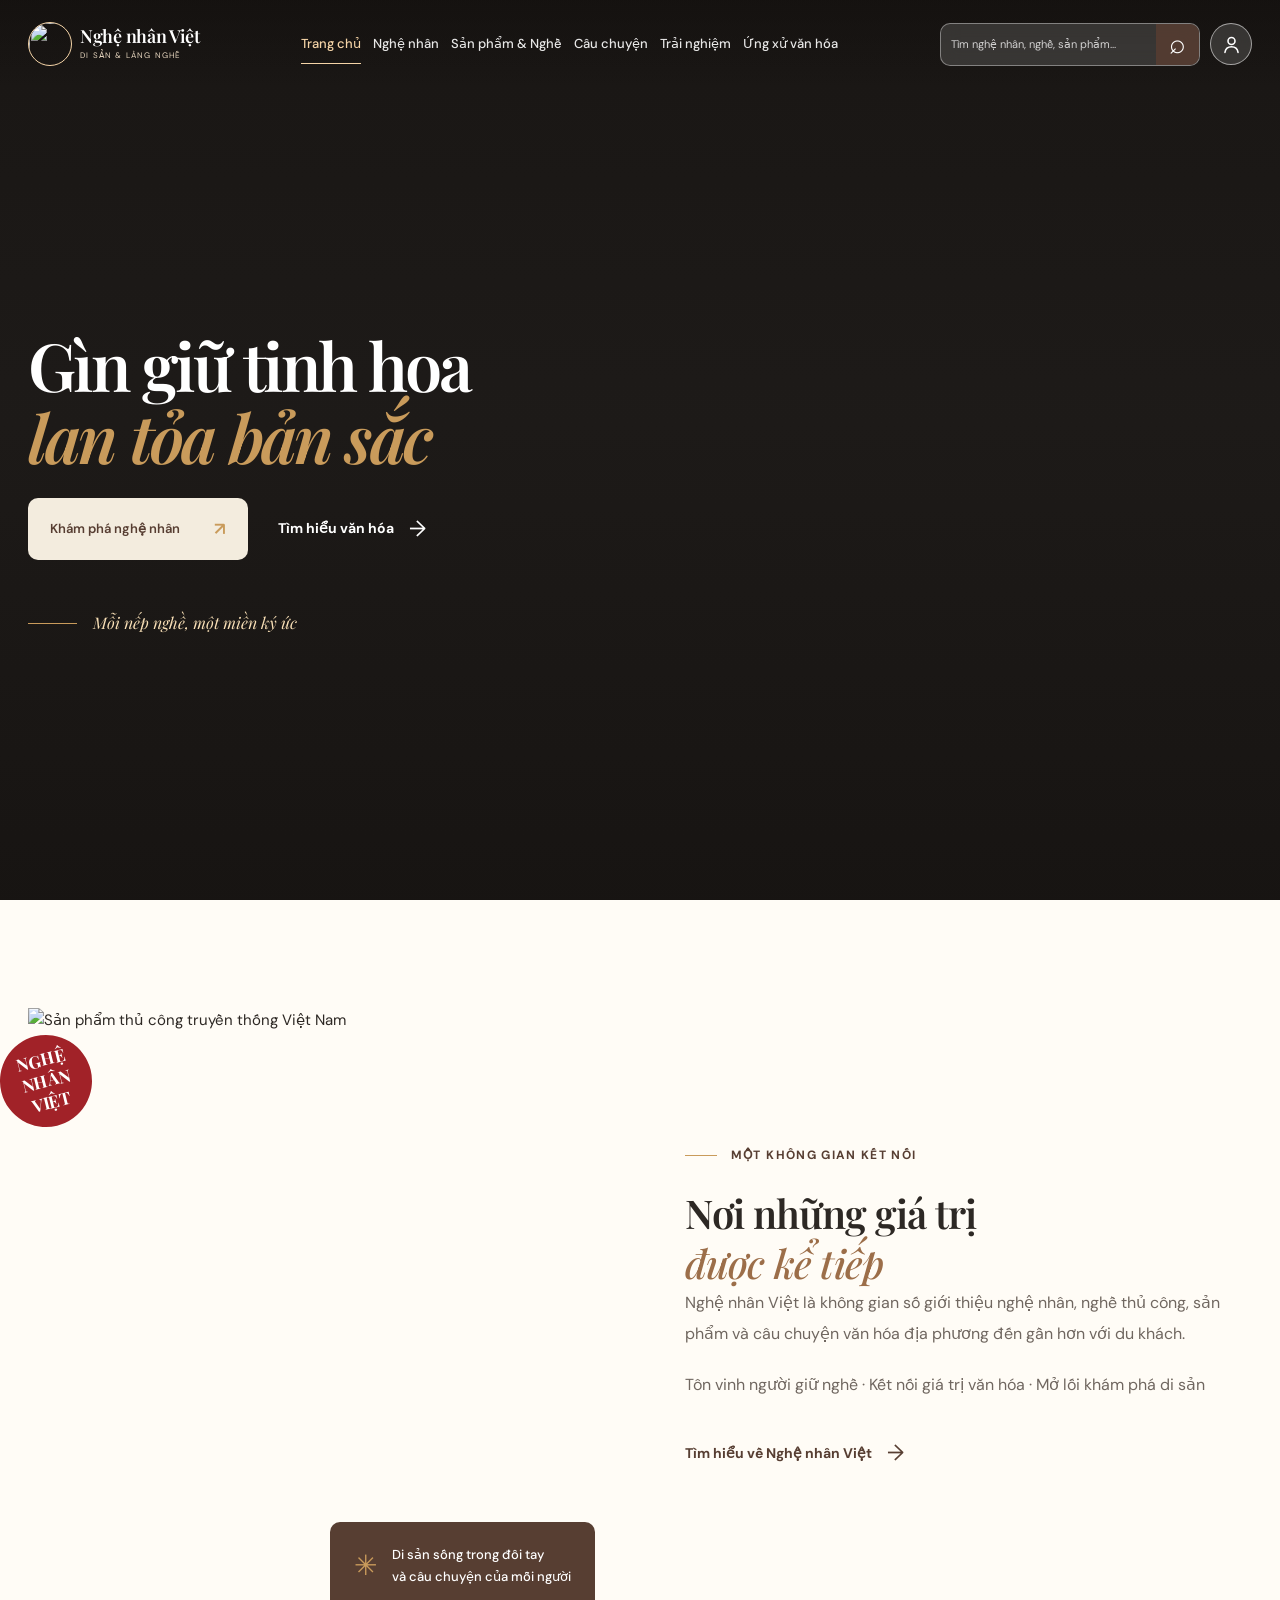
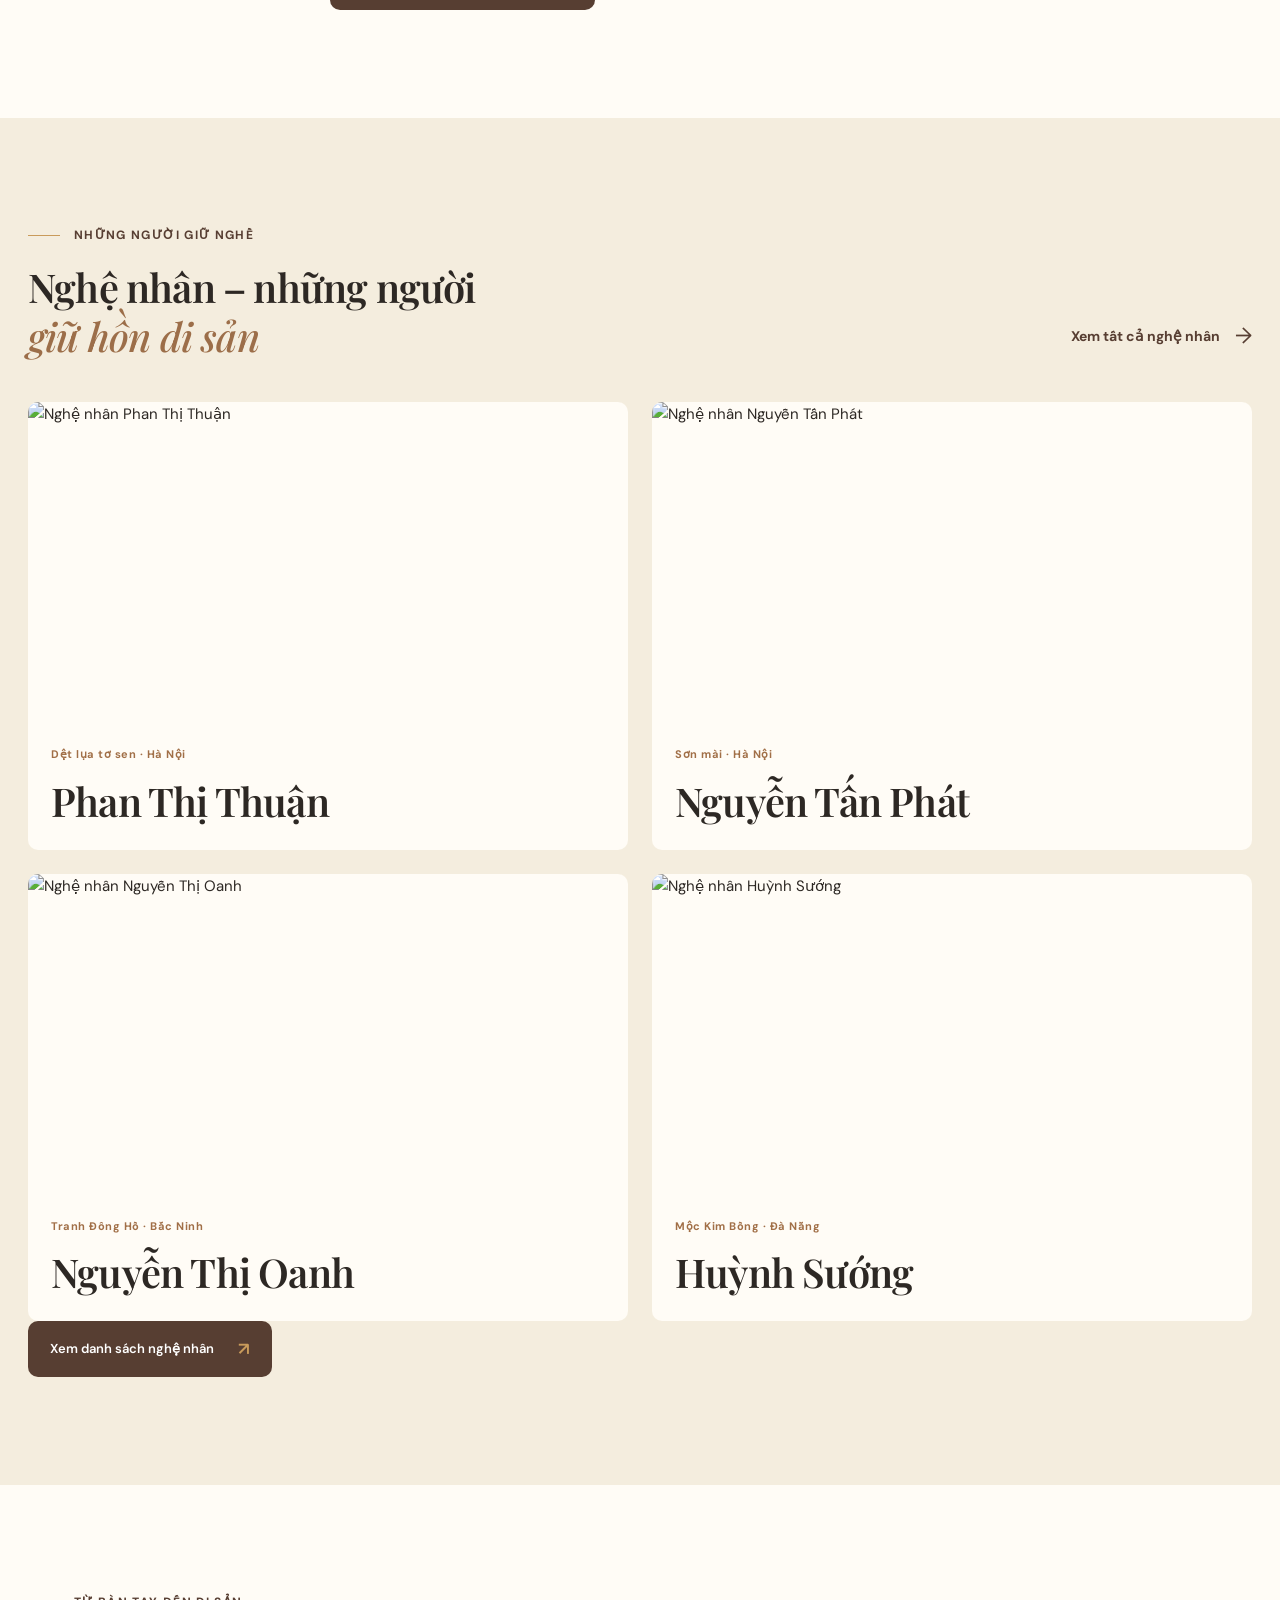
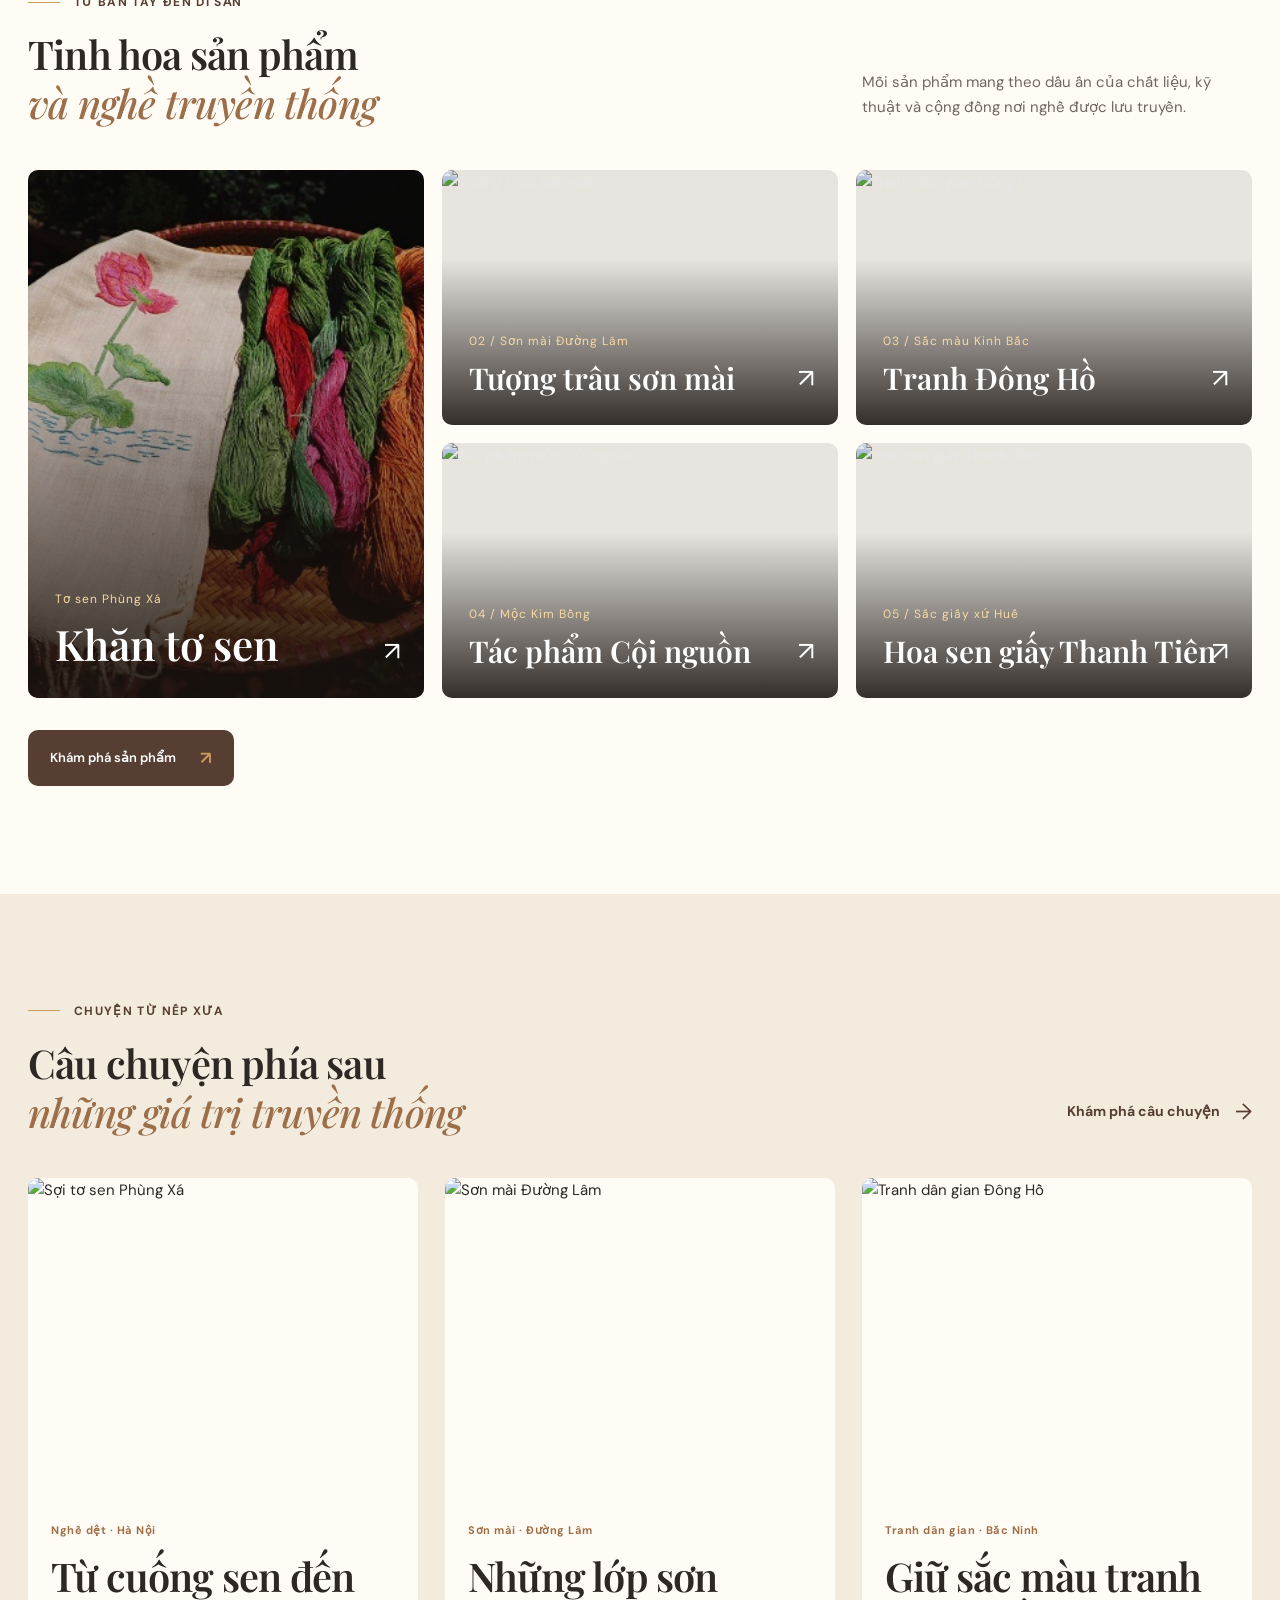
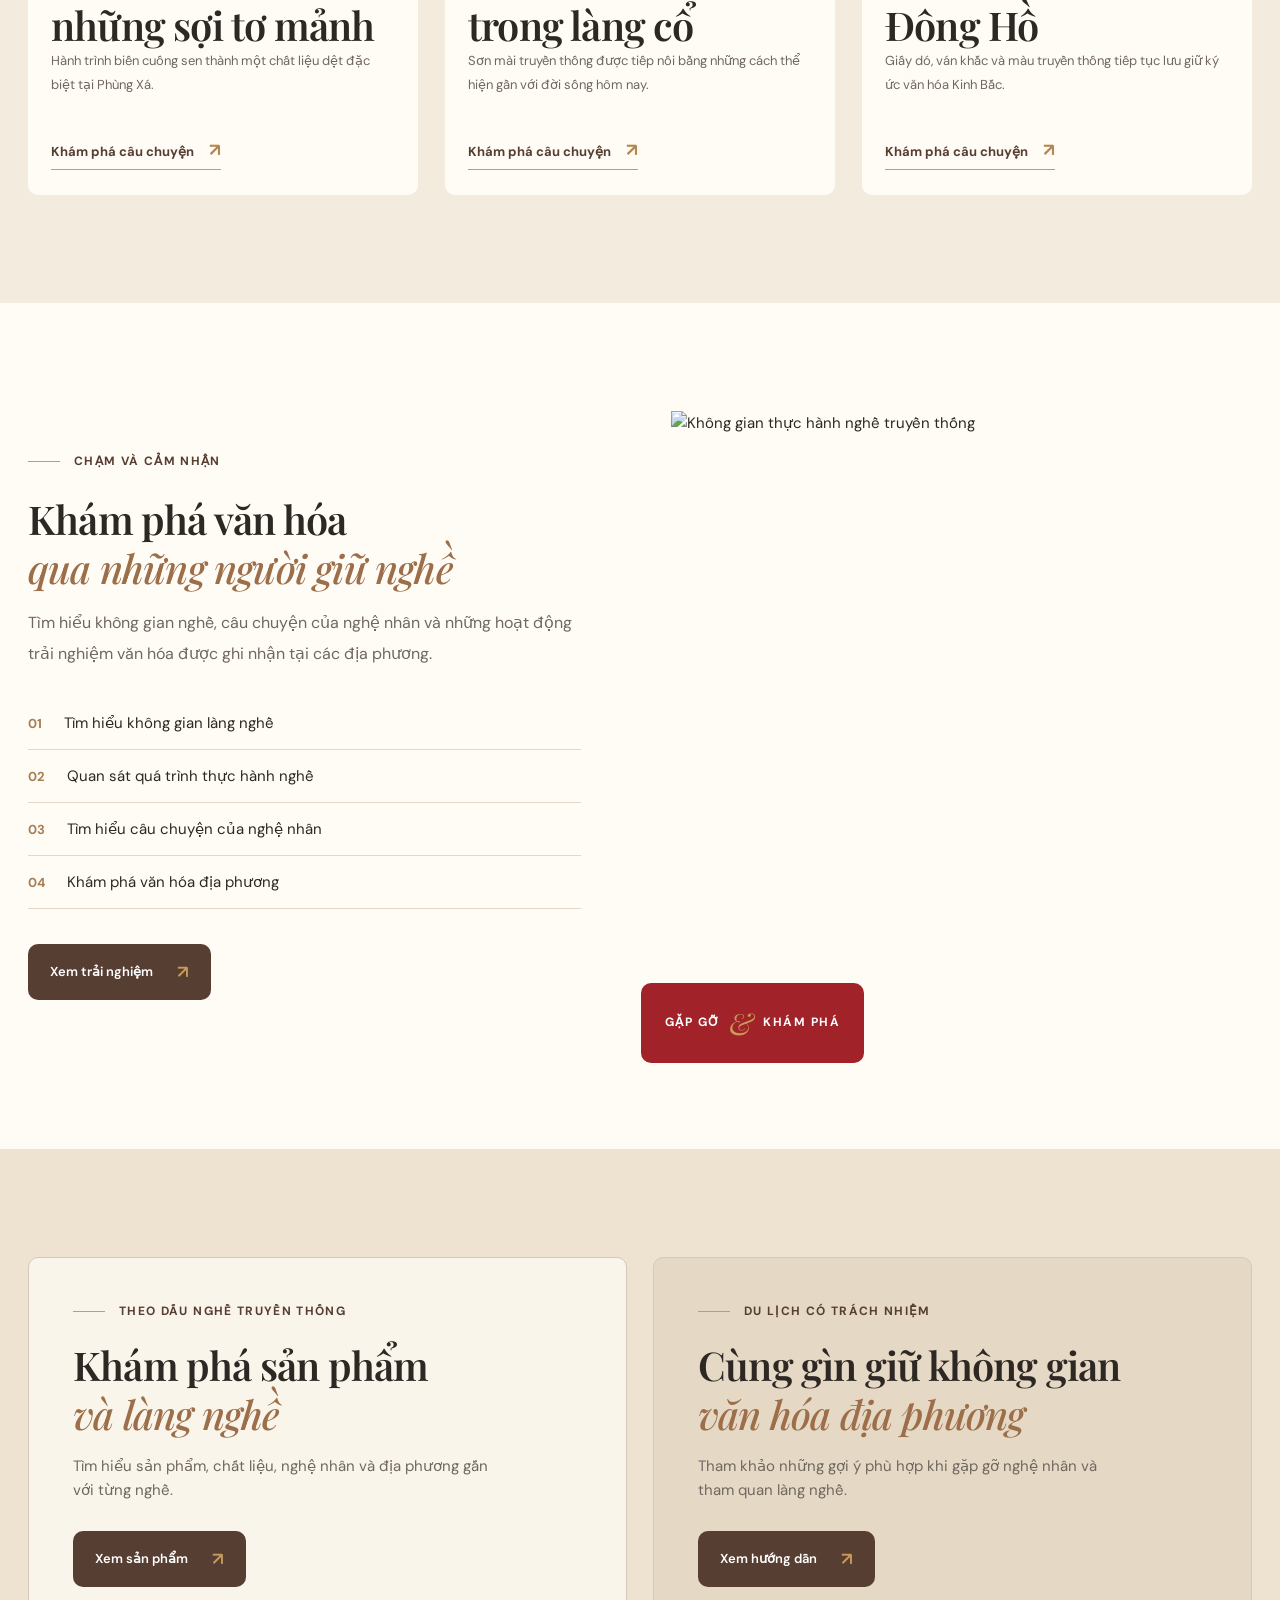
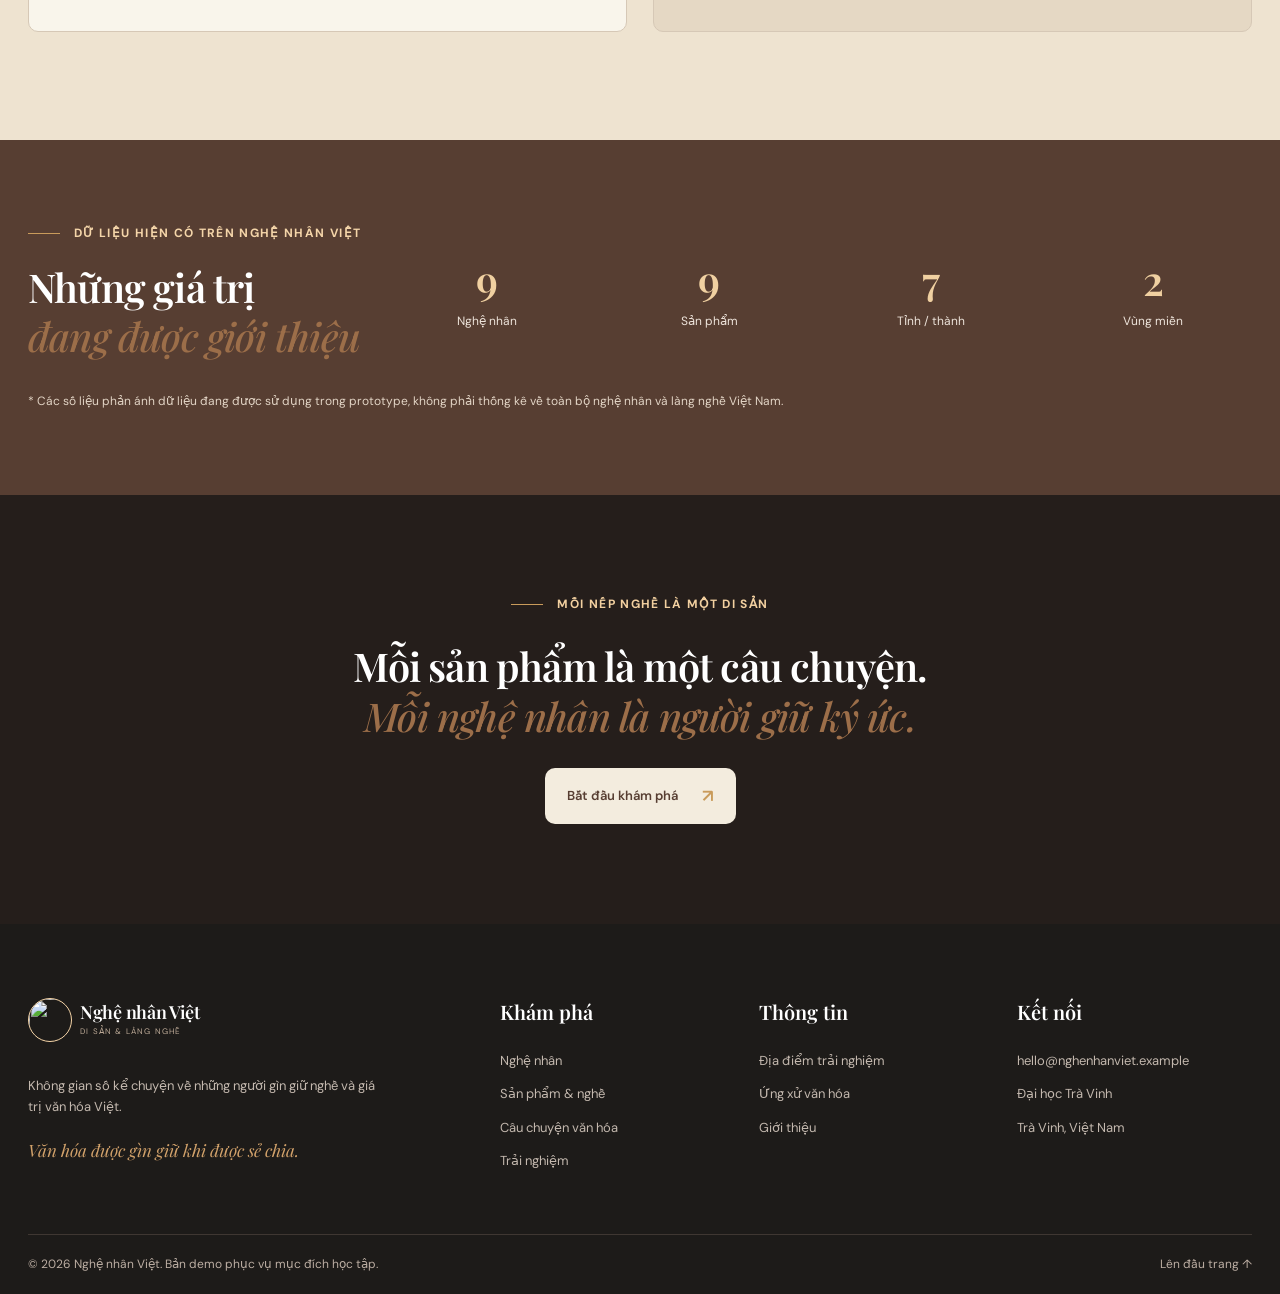
==== index.html @ 9911a6ad "first commi" ====
<!doctype html>
<html lang="vi">

<head>
    <meta charset="utf-8">

    <meta
        name="viewport"
        content="width=device-width, initial-scale=1"
    >

    <meta
        name="description"
        content="Nghệ nhân Việt giới thiệu nghệ nhân, nghề thủ công, sản phẩm và giá trị văn hóa Việt Nam."
    >

    <meta
        name="theme-color"
        content="#f5efe3"
    >

    <title>Trang chủ | Nghệ nhân Việt</title>

    <link
        rel="preconnect"
        href="https://fonts.googleapis.com"
    >

    <link
        rel="preconnect"
        href="https://fonts.gstatic.com"
        crossorigin
    >

    <link
        href="https://fonts.googleapis.com/css2?family=DM+Sans:wght@400;500;600;700&amp;family=Playfair+Display:wght@500;600;700&amp;display=swap"
        rel="stylesheet"
    >

    <link
        rel="stylesheet"
        href="./css/styleindex.css"
    >

    <script
        src="./js/script.js"
        defer
    ></script>

    <script
        src="./js/search.js"
        defer
    ></script>
</head>


<body>

<a class="skip-link" href="#main">
    Bỏ qua điều hướng
</a>


<!-- =========================
     HEADER
========================== -->

<header class="site-header" id="top">

    <div class="container header-inner">

        <a
            class="brand"
            href="./index.html"
            aria-label="Nghệ nhân Việt - Trang chủ"
        >

            <img
                class="brand-mark-image"
                src="./images/logo-nghe-nhan.jpg"
                alt=""
                aria-hidden="true"
            >

            <span class="brand-copy">

                <strong>
                    Nghệ nhân Việt
                </strong>

                <small>
                    Di sản &amp; làng nghề
                </small>

            </span>

        </a>


        <button
            class="menu-toggle"
            type="button"
            aria-label="Mở menu"
            aria-expanded="false"
            aria-controls="primary-nav"
        >
            <span></span>
            <span></span>
            <span></span>
        </button>


        <nav
            class="primary-nav"
            id="primary-nav"
            aria-label="Điều hướng chính"
        >

            <a
                class="nav-link active"
                href="./index.html"
                aria-current="page"
            >
                Trang chủ
            </a>

            <a
                class="nav-link"
                href="./html/nghe-nhan.html"
            >
                Nghệ nhân
            </a>

            <a
                class="nav-link"
                href="./html/san-pham.html"
            >
                Sản phẩm &amp; Nghề
            </a>

            <a
                class="nav-link"
                href="./html/cau-chuyen-van-hoa.html"
            >
                Câu chuyện
            </a>

            <a
                class="nav-link"
                href="./html/trai-nghiem.html"
            >
                Trải nghiệm
            </a>

            <a
                class="nav-link"
                href="./html/huong-dan-van-hoa.html"
            >
                Ứng xử văn hóa
            </a>

        </nav>


        <div class="header-search-wrap">

            <form
                class="header-search"
                action="./html/tim-kiem.html"
                method="get"
                role="search"
            >

                <label
                    class="visually-hidden"
                    for="header-q"
                >
                    Tìm nội dung
                </label>

                <input
                    id="header-q"
                    name="q"
                    type="search"
                    placeholder="Tìm nghệ nhân, nghề, sản phẩm..."
                >

                <button
                    type="submit"
                    aria-label="Tìm kiếm"
                >
                    ⌕
                </button>

            </form>

        </div>


        <div class="header-account">

            <a
                class="header-me"
                href="./html/toi.html"
                aria-label="Tôi"
                title="Tôi"
            >
                <svg
                    viewBox="0 0 24 24"
                    width="21"
                    height="21"
                    aria-hidden="true"
                >
                    <circle
                        cx="12"
                        cy="8"
                        r="4"
                        fill="none"
                        stroke="currentColor"
                        stroke-width="1.8"
                    ></circle>

                    <path
                        d="M4.5 21c.7-4.3 3.2-6.5 7.5-6.5s6.8 2.2 7.5 6.5"
                        fill="none"
                        stroke="currentColor"
                        stroke-width="1.8"
                        stroke-linecap="round"
                    ></path>
                </svg>

                <span
                    class="me-badge"
                    id="me-badge"
                    hidden
                ></span>
            </a>

        </div>

    </div>

</header>


<!-- =========================
     MAIN
========================== -->

<main id="main">

<!-- HERO -->

<section
    class="hero"
    aria-labelledby="hero-title"
>

    <video
        class="hero-video"
        autoplay
        muted
        loop
        playsinline
        poster="./images/hero-ceramics.jpg"
    >
        <!-- Thay đường dẫn file video (.mp4 / .webm) của bạn vào đây -->
        <source src="./images/hoa.mp4" type="video/mp4">
    </video>

    <div class="hero-shade"></div>
    <div class="container hero-content">

        <h1 id="hero-title">
            Gìn giữ tinh hoa<br>
            <em>lan tỏa bản sắc</em>
        </h1>


        <div class="hero-actions">

            <a
                class="button button-light"
                href="./html/nghe-nhan.html"
            >
                Khám phá nghệ nhân
                <span>↗</span>
            </a>

            <a
                class="text-link light-link"
                href="./html/cau-chuyen-van-hoa.html"
            >
                Tìm hiểu văn hóa
                <span>→</span>
            </a>

        </div>


        <div class="hero-note">

            <span class="note-line"></span>

            <span>
                Mỗi nếp nghề, một miền ký ức
            </span>

        </div>

    </div>

</section>


<!-- =========================
     GIỚI THIỆU
========================== -->

<section
    class="intro section-pad"
    id="about"
>

    <div class="container intro-grid reveal">


        <div class="intro-visual">

            <img
                src="./images/products/khan-to-sen/cover.webp"
                alt="Sản phẩm thủ công truyền thống Việt Nam"
                loading="lazy"
            >

            <div class="image-caption">

                <span class="caption-symbol">
                    ✳
                </span>

                <span>
                    Di sản sống trong đôi tay<br>
                    và câu chuyện của mỗi người
                </span>

            </div>


            <span class="intro-stamp">
                NGHỆ<br>
                NHÂN<br>
                VIỆT
            </span>

        </div>


        <div class="intro-copy">

            <p class="eyebrow">
                <span></span>
                Một không gian kết nối
            </p>

            <h2>
                Nơi những giá trị<br>
                <em>được kể tiếp</em>
            </h2>

            <p>
                Nghệ nhân Việt là không gian số giới thiệu
                nghệ nhân, nghề thủ công, sản phẩm và
                câu chuyện văn hóa địa phương đến gần hơn
                với du khách.
            </p>

            <p class="intro-small">
                Tôn vinh người giữ nghề ·
                Kết nối giá trị văn hóa ·
                Mở lối khám phá di sản
            </p>

            <a
                class="text-link"
                href="./html/huong-dan-van-hoa.html"
            >
                Tìm hiểu về Nghệ nhân Việt
                <span>→</span>
            </a>

        </div>

    </div>

</section>


<!-- =========================
     NGHỆ NHÂN NỔI BẬT
========================== -->

<section
    class="artists section-pad"
    id="artists"
>

    <div class="container">


        <div class="section-heading reveal">

            <div>

                <p class="eyebrow">
                    <span></span>
                    Những người giữ nghề
                </p>

                <h2>
                    Nghệ nhân – những người<br>
                    <em>giữ hồn di sản</em>
                </h2>

            </div>


            <a
                class="text-link heading-link"
                href="./html/nghe-nhan.html"
            >
                Xem tất cả nghệ nhân
                <span>→</span>
            </a>

        </div>


        <div class="artist-grid">


            <!-- PHAN THỊ THUẬN -->

            <article class="content-card reveal">

                <a
                    class="content-card-image"
                    href="./html/chi-tiet-nghe-nhan.html?id=1"
                >

                    <img
                        src="./images/artisans/phan-thi-thuan/portrait.webp"
                        alt="Nghệ nhân Phan Thị Thuận"
                        loading="lazy"
                    >

                </a>

                <div class="content-card-body">

                    <p class="card-kicker">
                        Dệt lụa tơ sen · Hà Nội
                    </p>

                    <h2>
                        <a href="./html/chi-tiet-nghe-nhan.html?id=1">
                            Phan Thị Thuận
                        </a>
                    </h2>

                </div>

            </article>


            <!-- NGUYỄN TẤN PHÁT -->

            <article class="content-card reveal">

                <a
                    class="content-card-image"
                    href="./html/chi-tiet-nghe-nhan.html?id=2"
                >

                    <img
                        src="./images/artisans/nguyen-tan-phat/portrait.webp"
                        alt="Nghệ nhân Nguyễn Tấn Phát"
                        loading="lazy"
                    >

                </a>

                <div class="content-card-body">

                    <p class="card-kicker">
                        Sơn mài · Hà Nội
                    </p>

                    <h2>
                        <a href="./html/chi-tiet-nghe-nhan.html?id=2">
                            Nguyễn Tấn Phát
                        </a>
                    </h2>

                </div>

            </article>


            <!-- NGUYỄN THỊ OANH -->

            <article class="content-card reveal">

                <a
                    class="content-card-image"
                    href="./html/chi-tiet-nghe-nhan.html?id=3"
                >

                    <img
                        src="./images/artisans/nguyen-thi-oanh/portrait.webp"
                        alt="Nghệ nhân Nguyễn Thị Oanh"
                        loading="lazy"
                    >

                </a>

                <div class="content-card-body">

                    <p class="card-kicker">
                        Tranh Đông Hồ · Bắc Ninh
                    </p>

                    <h2>
                        <a href="./html/chi-tiet-nghe-nhan.html?id=3">
                            Nguyễn Thị Oanh
                        </a>
                    </h2>

                </div>

            </article>


            <!-- HUỲNH SƯỚNG -->

            <article class="content-card reveal">

                <a
                    class="content-card-image"
                    href="./html/chi-tiet-nghe-nhan.html?id=4"
                >

                    <img
                        src="./images/artisans/huynh-suong/portrait.webp"
                        alt="Nghệ nhân Huỳnh Sướng"
                        loading="lazy"
                    >

                </a>

                <div class="content-card-body">

                    <p class="card-kicker">
                        Mộc Kim Bồng · Đà Nẵng
                    </p>

                    <h2>
                        <a href="./html/chi-tiet-nghe-nhan.html?id=4">
                            Huỳnh Sướng
                        </a>
                    </h2>

                </div>

            </article>

        </div>

        <a
            class="button button-dark"
            href="./html/nghe-nhan.html"
        >
            Xem danh sách nghệ nhân
            <span>↗</span>
        </a>

    </div>

</section>


<!-- =========================
     SẢN PHẨM & NGHỀ
========================== -->

<section
    class="crafts section-pad"
    id="crafts"
>

    <div class="container">


        <div class="section-heading reveal">

            <div>

                <p class="eyebrow">
                    <span></span>
                    Từ bàn tay đến di sản
                </p>

                <h2>
                    Tinh hoa sản phẩm<br>
                    <em>và nghề truyền thống</em>
                </h2>

            </div>

            <p class="heading-description">
                Mỗi sản phẩm mang theo dấu ấn của chất liệu,
                kỹ thuật và cộng đồng nơi nghề được lưu truyền.
            </p>

        </div>


        <div class="craft-grid">


            <!-- TƠ SEN -->

            <a
                class="craft-card craft-large reveal"
                href="./html/chi-tiet-san-pham.html?id=1"
            >

                <img
                    src="./images/tosen.jpg"
                    alt="Khăn dệt từ tơ sen"
                    loading="lazy"
                >

                <span class="craft-overlay"></span>

                <span class="craft-meta">
                    Tơ sen Phùng Xá
                </span>

                <span class="craft-title">
                    Khăn tơ sen
                </span>

                <span class="craft-arrow">
                    ↗
                </span>

            </a>


            <!-- SƠN MÀI -->

            <a
                class="craft-card reveal"
                href="./html/chi-tiet-san-pham.html?id=2"
            >

                <img
                    src="./images/products/tuong-trau-son-mai/cover.webp"
                    alt="Tượng trâu sơn mài"
                    loading="lazy"
                >

                <span class="craft-overlay"></span>

                <span class="craft-meta">
                    02 / Sơn mài Đường Lâm
                </span>

                <span class="craft-title">
                    Tượng trâu sơn mài
                </span>

                <span class="craft-arrow">
                    ↗
                </span>

            </a>


            <!-- ĐÔNG HỒ -->

            <a
                class="craft-card reveal"
                href="./html/chi-tiet-san-pham.html?id=3"
            >

                <img
                    src="./images/products/tranh-dong-ho/cover.webp"
                    alt="Tranh dân gian Đông Hồ"
                    loading="lazy"
                >

                <span class="craft-overlay"></span>

                <span class="craft-meta">
                    03 / Sắc màu Kinh Bắc
                </span>

                <span class="craft-title">
                    Tranh Đông Hồ
                </span>

                <span class="craft-arrow">
                    ↗
                </span>

            </a>


            <!-- MỘC KIM BỒNG -->

            <a
                class="craft-card reveal"
                href="./html/chi-tiet-san-pham.html?id=4"
            >

                <img
                    src="./images/products/coi-nguon-huynh-suong/cover.webp"
                    alt="Tác phẩm mộc Cội nguồn"
                    loading="lazy"
                >

                <span class="craft-overlay"></span>

                <span class="craft-meta">
                    04 / Mộc Kim Bồng
                </span>

                <span class="craft-title">
                    Tác phẩm Cội nguồn
                </span>

                <span class="craft-arrow">
                    ↗
                </span>

            </a>


            <!-- HOA GIẤY -->

            <a
                class="craft-card reveal"
                href="./html/chi-tiet-san-pham.html?id=5"
            >

                <img
                    src="./images/products/hoa-sen-giay-thanh-tien/cover.webp"
                    alt="Hoa sen giấy Thanh Tiên"
                    loading="lazy"
                >

                <span class="craft-overlay"></span>

                <span class="craft-meta">
                    05 / Sắc giấy xứ Huế
                </span>

                <span class="craft-title">
                    Hoa sen giấy Thanh Tiên
                </span>

                <span class="craft-arrow">
                    ↗
                </span>

            </a>

        </div>


        <a
            class="button button-dark section-button"
            href="./html/san-pham.html"
        >
            Khám phá sản phẩm
            <span>↗</span>
        </a>

    </div>

</section>


<!-- =========================
     CÂU CHUYỆN
========================== -->

<section
    class="stories section-pad"
    id="stories"
>

    <div class="container">


        <div class="section-heading reveal">

            <div>

                <p class="eyebrow">
                    <span></span>
                    Chuyện từ nếp xưa
                </p>

                <h2>
                    Câu chuyện phía sau<br>
                    <em>những giá trị truyền thống</em>
                </h2>

            </div>


            <a
                class="text-link heading-link"
                href="./html/cau-chuyen-van-hoa.html"
            >
                Khám phá câu chuyện
                <span>→</span>
            </a>

        </div>


        <div class="story-grid">


            <article class="content-card reveal">

                <a
                    class="content-card-image"
                    href="./html/cau-chuyen-van-hoa.html"
                >

                    <img
                        src="./images/products/khan-to-sen/cover.webp"
                        alt="Sợi tơ sen Phùng Xá"
                        loading="lazy"
                    >

                </a>

                <div class="content-card-body">

                    <p class="card-kicker">
                        Nghề dệt · Hà Nội
                    </p>

                    <h2>
                        <a href="./html/cau-chuyen-van-hoa.html">
                            Từ cuống sen đến những sợi tơ mảnh
                        </a>
                    </h2>

                    <p>
                        Hành trình biến cuống sen thành
                        một chất liệu dệt đặc biệt tại Phùng Xá.
                    </p>

                    <a
                        class="card-link"
                        href="./html/cau-chuyen-van-hoa.html"
                    >
                        Khám phá câu chuyện
                        <span>↗</span>
                    </a>

                </div>

            </article>


            <article class="content-card reveal">

                <a
                    class="content-card-image"
                    href="./html/cau-chuyen-van-hoa.html"
                >

                    <img
                        src="./images/products/tuong-trau-son-mai/cover.webp"
                        alt="Sơn mài Đường Lâm"
                        loading="lazy"
                    >

                </a>

                <div class="content-card-body">

                    <p class="card-kicker">
                        Sơn mài · Đường Lâm
                    </p>

                    <h2>
                        <a href="./html/cau-chuyen-van-hoa.html">
                            Những lớp sơn trong làng cổ
                        </a>
                    </h2>

                    <p>
                        Sơn mài truyền thống được tiếp nối
                        bằng những cách thể hiện gần với đời sống hôm nay.
                    </p>

                    <a
                        class="card-link"
                        href="./html/cau-chuyen-van-hoa.html"
                    >
                        Khám phá câu chuyện
                        <span>↗</span>
                    </a>

                </div>

            </article>


            <article class="content-card reveal">

                <a
                    class="content-card-image"
                    href="./html/cau-chuyen-van-hoa.html"
                >

                    <img
                        src="./images/products/tranh-dong-ho/cover.webp"
                        alt="Tranh dân gian Đông Hồ"
                        loading="lazy"
                    >

                </a>

                <div class="content-card-body">

                    <p class="card-kicker">
                        Tranh dân gian · Bắc Ninh
                    </p>

                    <h2>
                        <a href="./html/cau-chuyen-van-hoa.html">
                            Giữ sắc màu tranh Đông Hồ
                        </a>
                    </h2>

                    <p>
                        Giấy dó, ván khắc và màu truyền thống
                        tiếp tục lưu giữ ký ức văn hóa Kinh Bắc.
                    </p>

                    <a
                        class="card-link"
                        href="./html/cau-chuyen-van-hoa.html"
                    >
                        Khám phá câu chuyện
                        <span>↗</span>
                    </a>

                </div>

            </article>

        </div>

    </div>

</section>


<!-- =========================
     TRẢI NGHIỆM
========================== -->

<section
    class="experiences section-pad"
    id="experiences"
>

    <div class="container experience-grid reveal">


        <div class="experience-copy">

            <p class="eyebrow">
                <span></span>
                Chạm và cảm nhận
            </p>

            <h2>
                Khám phá văn hóa<br>
                <em>qua những người giữ nghề</em>
            </h2>

            <p>
                Tìm hiểu không gian nghề, câu chuyện của nghệ nhân
                và những hoạt động trải nghiệm văn hóa được
                ghi nhận tại các địa phương.
            </p>


            <ul class="experience-list">

                <li>
                    <span>01</span>
                    Tìm hiểu không gian làng nghề
                </li>

                <li>
                    <span>02</span>
                    Quan sát quá trình thực hành nghề
                </li>

                <li>
                    <span>03</span>
                    Tìm hiểu câu chuyện của nghệ nhân
                </li>

                <li>
                    <span>04</span>
                    Khám phá văn hóa địa phương
                </li>

            </ul>


            <a
                class="button button-dark"
                href="./html/trai-nghiem.html"
            >
                Xem trải nghiệm
                <span>↗</span>
            </a>

        </div>


        <div class="experience-visual">

            <img
                src="./images/artisans/nguyen-tan-phat/portrait.webp"
                alt="Không gian thực hành nghề truyền thống"
                loading="lazy"
            >

            <div class="experience-badge">

                <span>
                    GẶP GỠ
                </span>

                <strong>
                    &amp;
                </strong>

                <span>
                    KHÁM PHÁ
                </span>

            </div>

        </div>

    </div>

</section>


<!-- =========================
     KHÁM PHÁ THÊM
========================== -->

<section class="feature-section section-pad">

    <div class="container feature-grid">


        <article class="feature-panel reveal">

            <div>

                <p class="eyebrow">
                    <span></span>
                    Theo dấu nghề truyền thống
                </p>

                <h2>
                    Khám phá sản phẩm<br>
                    <em>và làng nghề</em>
                </h2>

                <p>
                    Tìm hiểu sản phẩm, chất liệu,
                    nghệ nhân và địa phương gắn với từng nghề.
                </p>

            </div>


            <a
                class="button button-dark"
                href="./html/san-pham.html"
            >
                Xem sản phẩm
                <span>↗</span>
            </a>

        </article>


        <article class="feature-panel reveal">

            <div>

                <p class="eyebrow">
                    <span></span>
                    Du lịch có trách nhiệm
                </p>

                <h2>
                    Cùng gìn giữ không gian<br>
                    <em>văn hóa địa phương</em>
                </h2>

                <p>
                    Tham khảo những gợi ý phù hợp
                    khi gặp gỡ nghệ nhân và tham quan làng nghề.
                </p>

            </div>


            <a
                class="button button-dark"
                href="./html/huong-dan-van-hoa.html"
            >
                Xem hướng dẫn
                <span>↗</span>
            </a>

        </article>

    </div>

</section>


<!-- =========================
     THỐNG KÊ
========================== -->

<section class="stats-section">

    <div class="container stats-grid">


        <div class="stats-heading">

            <p class="eyebrow">
                <span></span>
                Dữ liệu hiện có trên Nghệ nhân Việt
            </p>

            <h2>
                Những giá trị<br>
                <em>đang được giới thiệu</em>
            </h2>

        </div>


        <div class="stat">

            <strong data-count="10">
                0
            </strong>

            <span>
                Nghệ nhân
            </span>

        </div>


        <div class="stat">

            <strong data-count="10">
                0
            </strong>

            <span>
                Sản phẩm
            </span>

        </div>


        <div class="stat">

            <strong data-count="8">
                0
            </strong>

            <span>
                Tỉnh / thành
            </span>

        </div>


        <div class="stat">

            <strong data-count="3">
                0
            </strong>

            <span>
                Vùng miền
            </span>

        </div>


        <p class="stats-note">
            * Các số liệu phản ánh dữ liệu đang được sử dụng
            trong prototype, không phải thống kê về toàn bộ
            nghệ nhân và làng nghề Việt Nam.
        </p>

    </div>

</section>


<!-- =========================
     CTA
========================== -->

<section class="closing-cta">

    <div class="container cta-inner reveal">

        <p class="eyebrow">
            <span></span>
            Mỗi nếp nghề là một di sản
        </p>

        <h2>
            Mỗi sản phẩm là một câu chuyện.<br>
            <em>Mỗi nghệ nhân là người giữ ký ức.</em>
        </h2>

        <a
            class="button button-light"
            href="./html/nghe-nhan.html"
        >
            Bắt đầu khám phá
            <span>↗</span>
        </a>

    </div>

</section>

</main>


<!-- =========================
     FOOTER
========================== -->

<footer
    class="site-footer"
    id="footer"
>

    <div class="container footer-main">


        <div class="footer-brand">

            <a
                class="brand brand-light"
                href="./index.html"
            >

                <img
                    class="brand-mark-image"
                    src="./images/logo-nghe-nhan.jpg"
                    alt=""
                    aria-hidden="true"
                >

                <span class="brand-copy">

                    <strong>
                        Nghệ nhân Việt
                    </strong>

                    <small>
                        Di sản &amp; làng nghề
                    </small>

                </span>

            </a>


            <p>
                Không gian số kể chuyện về những người
                gìn giữ nghề và giá trị văn hóa Việt.
            </p>

            <span class="footer-motto">
                Văn hóa được gìn giữ khi được sẻ chia.
            </span>

        </div>


        <div class="footer-column">

            <h3>
                Khám phá
            </h3>

            <a href="./html/nghe-nhan.html">
                Nghệ nhân
            </a>

            <a href="./html/san-pham.html">
                Sản phẩm &amp; nghề
            </a>

            <a href="./html/cau-chuyen-van-hoa.html">
                Câu chuyện văn hóa
            </a>

            <a href="./html/trai-nghiem.html">
                Trải nghiệm
            </a>

        </div>


        <div class="footer-column">

            <h3>
                Thông tin
            </h3>

            <a href="./html/trai-nghiem.html">
                Địa điểm trải nghiệm
            </a>

            <a href="./html/huong-dan-van-hoa.html">
                Ứng xử văn hóa
            </a>

            <a href="./index.html#about">
                Giới thiệu
            </a>

        </div>


        <div class="footer-column footer-contact">

            <h3>
                Kết nối
            </h3>

            <a href="mailto:hello@nghenhanviet.example">
                hello@nghenhanviet.example
            </a>

            <span>
                Đại học Trà Vinh
            </span>

            <span>
                Trà Vinh, Việt Nam
            </span>

        </div>

    </div>


    <div class="container footer-bottom">

        <span>
            © 2026 Nghệ nhân Việt.
            Bản demo phục vụ mục đích học tập.
        </span>

        <a href="#top">
            Lên đầu trang ↑
        </a>

    </div>

</footer>


<button
    class="back-to-top"
    type="button"
    aria-label="Lên đầu trang"
>
    ↑
</button>

</body>
</html>
---- css/styleindex.css ----
body {
    opacity: 1;
    transition: opacity 0.22s ease;
}

/* Khi chuẩn bị chuyển sang trang khác */
body.page-leaving {
    opacity: 0;
}

/* Hiệu ứng khi trang mới vừa mở */
body.page-entering {
    animation: pageEnter 0.35s ease both;
}

@keyframes pageEnter {
    from {
        opacity: 0;
    }

    to {
        opacity: 1;
    }
}

/* Tôn trọng người dùng không muốn animation */
@media (prefers-reduced-motion: reduce) {
    body,
    body.page-entering {
        transition: none;
        animation: none;
        transform: none;
    }
}

/* 1. THIẾT LẬP CHUNG ------------------------------------- */

*, *::before, *::after { box-sizing: border-box; }
html { scroll-behavior: smooth; }
body {
  margin: 0;
  min-width: 320px;
  color: #2d2824;
  background: #faf7f1;
  font-family: "DM Sans", Arial, sans-serif;
  font-size: 15px;
  line-height: 1.65;
  -webkit-font-smoothing: antialiased;
}
img { display: block; max-width: 100%; }
button, input { font: inherit; }
button { cursor: pointer; }
a { color: inherit; text-decoration: none; }
a, button, input { -webkit-tap-highlight-color: transparent; }
:where(button, input, a):focus-visible {
  outline: 2px solid #c99b5b;
  outline-offset: 3px;
}
/* Các ô và nút có bo góc 10px; riêng logo giữ hình tròn. */
button, input, .button, .content-card, .craft-card,
.feature-panel, .image-caption, .experience-badge,
.header-login, .header-register, .back-to-top {
  border-radius: 10px;
}
::selection { background: #c99b5b; color: #171311; }
.container {
  width: min(1494px, calc(100% - 64px));
  margin-inline: auto;
}
.visually-hidden {
  position: absolute;
  width: 1px;
  height: 1px;
  padding: 0;
  margin: -1px;
  overflow: hidden;
  clip: rect(0, 0, 0, 0);
  white-space: nowrap;
  border: 0;
}
.skip-link {
  position: fixed;
  z-index: 1000;
  top: 8px;
  left: 12px;
  padding: 10px 15px;
  background: #fff;
  color: #573e32;
  transform: translateY(-160%);
}
.skip-link:focus { transform: translateY(0); }

/* 2. HEADER TRONG SUỐT ĐÈ LÊN VIDEO HERO (NHƯ HÌNH 2) ----- */
.site-header {
  position: absolute;
  top: 0;
  left: 0;
  right: 0;
  z-index: 50;
  background: linear-gradient(180deg, rgba(18, 15, 13, 0.62) 0%, rgba(18, 15, 13, 0) 100%);
}
.header-inner {
  width: min(1800px, calc(100% - 64px));
  min-height: 88px;
  margin-inline: auto;
  display: flex;
  align-items: center;
  flex-wrap: nowrap;
  gap: 14px;
}
.brand {
  display: inline-flex;
  flex: 0 0 auto;
  align-items: center;
  gap: 12px;
  min-width: 0;
  color: #ffffff;
}
.brand-mark-image {
  width: 54px;
  height: 54px;
  border: 1px solid #f5d4a7;
  border-radius: 50%;
  object-fit: cover;
  object-position: center;
}
.brand-copy { display: flex; flex-direction: column; }
.brand-copy strong {
  color: #ffffff;
  font: 600 22px/1.22 "Playfair Display", Georgia, serif;
  letter-spacing: -0.3px;
  white-space: nowrap;
}
.brand-copy small {
  color: #e6d5be;
  font-size: 10px;
  text-transform: uppercase;
  letter-spacing: 2px;
  line-height: 1.8;
  white-space: nowrap;
}
.primary-nav {
  display: flex;
  flex: 1 1 auto;
  align-items: center;
  justify-content: center;
  gap: 40px;
  min-width: max-content;
}
.nav-link {
  position: relative;
  display: inline-flex;
  align-items: center;
  min-height: 48px;
  color: rgba(255, 255, 255, 0.9);
  font-size: 14.4px;
  font-weight: 500;
  white-space: nowrap;
  transition: color .2s ease;
}
.nav-link::after {
  content: "";
  position: absolute;
  bottom: 4px;
  left: 0;
  right: 0;
  height: 1px;
  background: #f5d4a7;
  transform: scaleX(0);
  transform-origin: left;
  transition: transform .22s ease;
}
.nav-link:hover, .nav-link.active { color: #f5d4a7; }
.nav-link:hover::after, .nav-link.active::after { transform: scaleX(1); }
.header-search-wrap {
  position: relative;
  display: flex;
  align-items: center;
  flex: 0 1 360px;
  min-width: 190px;
  max-width: 435px;
}
/* Ô nhập và nút tìm kiếm trong suốt nhẹ trên nền video */
.header-search {
  display: flex;
  align-items: stretch;
  width: 100%;
  height: 43px;
  margin: 0;
  overflow: hidden;
  border: 1px solid rgba(255, 255, 255, 0.38);
  border-radius: 10px;
  background: rgba(255, 255, 255, 0.14);
  backdrop-filter: blur(8px);
}
.header-search input {
  flex: 1 1 auto;
  min-width: 0;
  padding: 0 14px;
  border: 0;
  border-radius: 0;
  outline: 0;
  background: transparent;
  color: #ffffff;
  font-size: 13px;
}
.header-search input::placeholder { color: rgba(255, 255, 255, 0.78); opacity: 1; }
.header-search:focus-within { outline: 2px solid #f5d4a7; outline-offset: 2px; }
.header-search button {
  flex: 0 0 48px;
  border: 0;
  border-radius: 0;
  background: rgba(87, 62, 50, 0.85);
  color: #ffffff;
  font-size: 28px;
  line-height: 1;
}
.header-search button:hover { background: #573e32; }
.header-account {
  display: flex;
  flex: 0 0 auto;
  align-items: center;
  gap: 9px;
}

.header-me {
    position: relative;
    display: inline-flex;
    align-items: center;
    justify-content: center;
    flex: 0 0 42px;
    width: 42px;
    height: 42px;
    border: 1px solid rgba(255, 255, 255, 0.55);
    border-radius: 50%;
    background: rgba(255, 255, 255, 0.14);
    color: #ffffff;
    backdrop-filter: blur(8px);
    transition:
        background 0.2s ease,
        color 0.2s ease,
        border-color 0.2s ease,
        transform 0.2s ease;
}

.header-me:hover {
    border-color: #f5d4a7;
    background: #573e32;
    color: #ffffff;
    transform: translateY(-1px);
}

.header-me svg {
    pointer-events: none;
}

.me-badge {
    position: absolute;
    top: -5px;
    right: -5px;
    display: grid;
    place-items: center;
    min-width: 18px;
    height: 18px;
    padding: 0 5px;
    border: 2px solid #faf7f1;
    border-radius: 999px;
    background: #a12228;
    color: #ffffff;
    font-size: 9px;
    font-weight: 700;
    line-height: 1;
}

.me-badge[hidden] {
    display: none;
}

/* GỢI Ý TÌM KIẾM: popup nằm dưới ô tìm kiếm HEADER đã có */
.search-suggest-panel {
  position: absolute;
  z-index: 120;
  top: calc(100% + 10px);
  left: 0;
  width: 100%;
  max-height: min(445px, 64vh);
  overflow-y: auto;
  padding: 9px;
  border: 1px solid #e0d3c3;
  border-radius: 10px;
  background: #fffcf6;
  box-shadow: 0 16px 38px rgba(41, 31, 25, .20);
  color: #382921;
}
.header-search-wrap .search-suggest-panel {
  right: 0;
  left: auto;
  width: min(420px, calc(100vw - 30px));
}
.search-suggest-panel[hidden] { display: none; }
.search-suggest-heading {
  padding: 6px 10px 9px;
  color: #8b6d53;
  font-size: 11px;
  font-weight: 700;
  letter-spacing: .9px;
  text-transform: uppercase;
}
.search-suggest-item {
  display: flex;
  align-items: center;
  gap: 11px;
  width: 100%;
  min-height: 64px;
  padding: 9px 10px;
  border-radius: 8px;
  text-decoration: none;
  color: #382921;
}
.search-suggest-item:hover,
.search-suggest-item.is-active,
.search-suggest-item:focus-visible {
  background: #f3ecde;
  outline: none;
}
.search-suggest-icon {
  display: grid;
  place-items: center;
  flex: 0 0 36px;
  width: 36px;
  height: 36px;
  border: 1px solid #e0cbb4;
  border-radius: 9px;
  background: #f5e9d8;
  color: #905b32;
  font-size: 11px;
  font-weight: 700;
}
.search-suggest-item[data-type="Sản phẩm"] .search-suggest-icon {
  background: #f5e5e2;
  border-color: #e2c2bf;
  color: #9a3030;
}
.search-suggest-body { flex: 1; min-width: 0; }
.search-suggest-type { color: #9c6e49; font-size: 10px; font-weight: 700; }
.search-suggest-title {
  display: block;
  overflow: hidden;
  text-overflow: ellipsis;
  white-space: nowrap;
  color: #382921;
  font-size: 13px;
  font-weight: 700;
  line-height: 1.45;
}
.search-suggest-desc {
  display: block;
  overflow: hidden;
  text-overflow: ellipsis;
  white-space: nowrap;
  color: #706760;
  font-size: 11px;
  line-height: 1.4;
}
.search-suggest-arrow { color: #a12228; font-size: 17px; }
.search-suggest-empty {
  padding: 16px 11px;
  color: #706760;
  font-size: 13px;
}
.search-suggest-footer {
  display: block;
  margin-top: 5px;
  padding: 11px 10px 5px;
  border-top: 1px solid #eaded0;
  color: #9b2429;
  font-size: 12px;
  font-weight: 700;
  text-align: center;
}
.search-suggest-footer:hover { color: #6d171c; text-decoration: underline; }

.menu-toggle { display: none; }

/* 3. HERO / BANNER VIDEO FULL MÀN HÌNH MÁY TÍNH (100VH) --- */
.hero {
  position: relative;
  display: flex;
  align-items: center;
  min-height: 100vh;
  isolation: isolate;
  overflow: hidden;
  background: #211e1c;
  color: #ffffff;
}
.hero-video,
.hero-image {
  position: absolute;
  z-index: -2;
  inset: 0;
  width: 100%;
  height: 100%;
  object-fit: cover;
  object-position: center;
}
.hero-image {
  background-image: url("../images/hero-ceramics.jpg");
  background-repeat: no-repeat;
  background-size: cover;
  background-position: center;
}
.hero-shade {
  position: absolute;
  z-index: -1;
  inset: 0;
  background:
    linear-gradient(180deg,
      rgba(18, 15, 13, 0.52) 0%,
      rgba(18, 15, 13, 0.25) 45%,
      rgba(18, 15, 13, 0.65) 100%);
}
.hero-content {
  position: relative;
  z-index: 1;
  width: min(1494px, calc(100% - 64px));
  padding-top: 120px;
  padding-bottom: 56px;
}
.eyebrow {
  display: flex;
  align-items: center;
  gap: 14px;
  margin: 0 0 28px;
  color: #573e32;
  font-size: 12px;
  font-weight: 700;
  line-height: 1.5;
  letter-spacing: 1.35px;
  text-transform: uppercase;
}
.eyebrow > span:first-child {
  display: inline-block;
  flex: 0 0 32px;
  width: 32px;
  height: 1px;
  background: #c99b5b;
}
.hero-eyebrow { color: #f5d4a7; margin-bottom: 32px; }
.hero h1 {
  max-width: 950px;
  margin: 0;
  font: 600 clamp(58px, 5.2vw, 98px)/1.075 "Playfair Display", Georgia, serif;
  letter-spacing: -2.8px;
}
.hero h1 em {
  color: #c99b5b;
  font-weight: 600;
}
.hero-description {
  max-width: 680px;
  margin: 36px 0 0;
  color: #fff;
  font-size: 16px;
  line-height: 1.85;
}
.button {
  display: inline-flex;
  align-items: center;
  justify-content: center;
  gap: 24px;
  min-height: 56px;
  padding: 13px 21px;
  border: 1px solid transparent;
  font-size: 13px;
  font-weight: 600;
  line-height: 1.2;
  transition: background .2s ease, color .2s ease, transform .2s ease;
}
.button:hover { transform: translateY(-2px); }
.button span { font-size: 18px; line-height: 1; color: #c99b5b; }
.button-dark { background: #573e32; color: #fff; }
.button-dark:hover { background: #382921; }
.button-light { background: #f3ecde; color: #573e32; }
.button-light:hover { background: #fff; }
.hero-actions {
  display: flex;
  align-items: center;
  flex-wrap: wrap;
  gap: 30px;
  margin-top: 26px;
}
.hero-actions .button { min-width: 220px; min-height: 62px; justify-content: space-between; }
.text-link {
  display: inline-flex;
  align-items: center;
  gap: 15px;
  width: fit-content;
  border-bottom: 1px solid transparent;
  color: #573e32;
  font-weight: 700;
  font-size: 14px;
  line-height: 1.6;
  transition: color .2s ease, border-color .2s ease;
}
.text-link span { font-size: 22px; font-weight: 400; }
.text-link:hover { border-bottom-color: currentColor; }
.light-link { color: #fff; }
.hero-note {
  display: flex;
  align-items: center;
  gap: 16px;
  margin-top: 51px;
  color: #f8dfb6;
  font: italic 16px/1.5 "Playfair Display", Georgia, serif;
}
.note-line { width: 49px; height: 1px; background: #c99b5b; }
.hero-index {
  position: absolute;
  right: max(5%, calc((100% - 1715px)/2));
  bottom: 22px;
  font-size: 18px;
  font-weight: 500;
  letter-spacing: 1px;
}
.hero-index span { color: #c99b5b; }

/* 4. TIÊU ĐỀ & NÚT CHUNG CHO CÁC KHỐI --------------------- */
.section-pad { padding: 108px 0; }
.section-heading {
  display: flex;
  justify-content: space-between;
  align-items: flex-end;
  gap: 35px;
  margin-bottom: 42px;
}
.section-heading .eyebrow { margin-bottom: 18px; }
section:not(.hero) h2 {
  margin: 0;
  font: 600 clamp(34px,3.1vw,54px)/1.24 "Playfair Display", Georgia, serif;
  letter-spacing: -.8px;
}
section:not(.hero) h2 em { color: #9c6e49; font-weight: 500; }
.section-heading .heading-link { margin-bottom: 6px; flex: 0 0 auto; }
.heading-description { max-width: 390px; margin: 0 0 8px; color: #706760; }
.section-button { margin-top: 32px; }

/* 5. GIỚI THIỆU ------------------------------------------ */
.intro { background: #fffcf6; }
.intro-grid {
  display: grid;
  grid-template-columns: 1fr 1fr;
  align-items: center;
  gap: clamp(45px,7vw,120px);
}
.intro-visual { position: relative; min-width: 0; padding: 0 22px 32px 0; }
.intro-visual > img { width: 100%; height: 570px; object-fit: cover; }
.image-caption {
  position: absolute;
  bottom: 0;
  right: 0;
  display: flex;
  align-items: center;
  gap: 15px;
  max-width: 290px;
  padding: 20px 24px;
  background: #573e32;
  color: #fff;
  border-radius: 10px;
  font: 500 13px/1.7 "DM Sans", Arial, sans-serif;
}
.caption-symbol { color: #c99b5b; font-size: 28px; }
.intro-stamp {
  position: absolute;
  top: 27px;
  left: -28px;
  display: grid;
  place-items: center;
  width: 92px;
  height: 92px;
  border-radius: 50%;
  background: #a12228;
  color: #fff;
  font: 700 17px/1.25 "Playfair Display", Georgia, serif;
  text-align: center;
  transform: rotate(-14deg);
}
.intro-copy .eyebrow { margin-bottom: 24px; }
.intro-copy h2 { margin-bottom: 25px; }
.intro-copy > p:not(.eyebrow) {
  max-width: 590px;
  margin: 0 0 20px;
  color: #706760;
  font-size: 16px;
  line-height: 1.95;
}
.intro-copy .intro-small { font-size: 14px; color: #573e32; }
.intro-copy .text-link { margin-top: 15px; }

/* 6. NGHỆ NHÂN & CÂU CHUYỆN ------------------------------- */
.artists { background: #f4edde; }
.artist-grid {
  display: grid;
  grid-template-columns: repeat(4, minmax(0,1fr));
  gap: 24px;
}
.content-card {
  min-width: 0;
  background: #fffcf6;
  overflow: hidden;
  transition: box-shadow .25s ease, transform .25s ease;
}
.content-card:hover { box-shadow: 0 14px 32px rgba(46,35,24,.12); transform: translateY(-4px); }
.content-card-image { display: block; overflow: hidden; }
.content-card-image img {
  width: 100%;
  height: 285px;
  object-fit: cover;
  transition: transform .4s ease;
}
.content-card:hover .content-card-image img { transform: scale(1.04); }
.content-card-body { padding: 23px 23px 25px; }
.card-kicker {
  margin: 0 0 12px;
  color: #a16f47;
  font-size: 11px;
  font-weight: 700;
  letter-spacing: .5px;
}
.content-card-body h2 {
  margin: 0 0 12px;
  font: 600 23px/1.35 "Playfair Display", Georgia, serif;
  letter-spacing: -.2px;
}
.content-card-body h2 a:hover { color: #a12228; }
.content-card-body > p:not(.card-kicker) {
  min-height: 70px;
  margin: 0 0 17px;
  color: #706760;
  font-size: 13px;
  line-height: 1.8;
}
.card-link {
  display: inline-flex;
  align-items: center;
  gap: 15px;
  border-bottom: 1px solid #c99b5b;
  padding-bottom: 3px;
  color: #573e32;
  font-size: 13px;
  font-weight: 700;
}
.card-link span { color: #b5874e; font-size: 18px; }
.card-link:hover { color: #a12228; }
.demo-note { margin: 20px 0 23px; font-size: 12px; color: #706760; }

/* 7. SẢN PHẨM & NGHỀ ------------------------------------ */
.crafts { background: #fffcf6; }
.craft-grid {
  display: grid;
  grid-template-columns: repeat(3, minmax(0,1fr));
  grid-auto-rows: 255px;
  gap: 18px;
}
.craft-card {
  position: relative;
  display: flex;
  flex-direction: column;
  justify-content: flex-end;
  overflow: hidden;
  padding: 27px;
  color: #fff;
  isolation: isolate;
}
.craft-large { grid-row: span 2; }
.craft-card img, .craft-overlay {
  position: absolute;
  z-index: -2;
  inset: 0;
  width: 100%;
  height: 100%;
}
.craft-card img { object-fit: cover; transition: transform .4s ease; }
.craft-card:hover img { transform: scale(1.06); }
.craft-overlay {
  z-index: -1;
  background: linear-gradient(0deg,rgba(24,18,14,.88),rgba(24,18,14,.1) 65%);
}
.craft-meta { font-size: 12px; letter-spacing: 1px; color: #f7d9a3; }
.craft-title { margin-top: 8px; font: 600 30px/1.25 "Playfair Display", Georgia, serif; }
.craft-arrow { position: absolute; bottom: 25px; right: 24px; font-size: 26px; }
.craft-large .craft-title { font-size: 42px; }

/* 8. CHUYỆN VĂN HÓA --------------------------------------- */
.stories { background: #f3ecde; }
.story-grid { display: grid; grid-template-columns: repeat(3,minmax(0,1fr)); gap: 27px; }
.story-grid .content-card-image img { height: 320px; }
.story-grid .content-card-body { min-height: 245px; }

/* 9. TRẢI NGHIỆM ------------------------------------------ */
.experiences { background: #fffcf6; }
.experience-grid {
  display: grid;
  grid-template-columns: 1fr 1.05fr;
  align-items: center;
  gap: clamp(45px,7vw,125px);
}
.experience-copy > p:not(.eyebrow) {
  max-width: 560px;
  color: #706760;
  font-size: 16px;
  line-height: 1.9;
}
.experience-copy .eyebrow { margin-bottom: 24px; }
.experience-copy h2 { margin-bottom: 23px; }
.experience-list { padding: 0; margin: 28px 0 35px; list-style: none; }
.experience-list li {
  display: flex;
  align-items: center;
  gap: 22px;
  min-height: 53px;
  border-bottom: 1px solid #e2d8ca;
  font-size: 15px;
}
.experience-list li span { color: #a77e51; font-size: 13px; font-weight: 700; }
.experience-visual { position: relative; }
.experience-visual img { width: 100%; height: 630px; object-fit: cover; }
.experience-badge {
  position: absolute;
  bottom: -22px;
  left: -30px;
  display: flex;
  align-items: center;
  gap: 8px;
  padding: 20px 24px;
  background: #a12228;
  color: #fff;
  font-size: 12px;
  font-weight: 700;
  letter-spacing: 1.5px;
}
.experience-badge strong { font: italic 30px "Playfair Display", Georgia, serif; color: #c99b5b; }

/* 10. BẢN ĐỒ VÀ ỨNG XỬ VĂN HÓA --------------------------- */
.feature-section { background: #eee3d0; }
.feature-grid { display: grid; grid-template-columns: 1fr 1fr; gap: 26px; }
.feature-panel {
  display: flex;
  flex-direction: column;
  align-items: flex-start;
  justify-content: space-between;
  min-height: 375px;
  padding: 44px;
  border: 1px solid #d6c8b6;
  background: #f9f5eb;
}
.feature-panel:nth-child(2) { background: #e5d8c4; }
.feature-panel .eyebrow { margin-bottom: 20px; }
.feature-panel h2 { font-size: clamp(30px,2.6vw,43px); }
.feature-panel p:not(.eyebrow) { max-width: 430px; color: #706760; }

/* 11. SỐ LIỆU -------------------------------------------- */
.stats-section { padding: 84px 0; background: #573e32; color: #fff; }
.stats-grid {
  display: grid;
  grid-template-columns: 1.7fr repeat(4,minmax(0,1fr));
  align-items: center;
  gap: 24px;
}
.stats-heading .eyebrow { color: #f4d5a9; margin-bottom: 20px; }
.stats-heading h2 { font-size: 38px; }
.stats-heading h2 em { color: #c99b5b; }
.stat { display: flex; flex-direction: column; gap: 6px; text-align: center; }
.stat strong { font: 600 clamp(36px,3.2vw,57px)/1.3 "Playfair Display", Georgia, serif; color: #f0d0a1; }
.stat span { font-size: 12px; color: #eee4db; }
.stats-note { grid-column: 1/-1; margin: 7px 0 0; font-size: 12px; color: #e2d4c5; }

/* 12. LỜI MỜI KHÁM PHÁ ----------------------------------- */
.closing-cta { padding: 100px 0; background: #251e1b; color: #fff; text-align: center; }
.cta-inner { display: flex; flex-direction: column; align-items: center; gap: 28px; }
.cta-inner .eyebrow { color: #f2d0a0; margin: 0; }
.closing-cta h2 { font-size: clamp(32px,3.5vw,60px); }
.closing-cta h2 em { color: #c99b5b; }

/* 13. FOOTER --------------------------------------------- */
.site-footer { background: #1d1b19; color: #eee6dc; }
.footer-main {
  display: grid;
  grid-template-columns: 2fr 1fr 1fr 1.1fr;
  gap: 45px;
  padding: 74px 0 62px;
}
.brand-light .brand-copy strong { color: #fff; }
.brand-light .brand-copy small { color: #bca996; }
.footer-brand > p { max-width: 350px; color: #c3b8ae; font-size: 13px; margin-top: 24px; }
.footer-motto { display: block; margin-top: 22px; color: #d1a16a; font: italic 17px "Playfair Display", Georgia, serif; }
.footer-column { display: flex; flex-direction: column; align-items: flex-start; gap: 12px; }
.footer-column h3 { margin: 0 0 13px; color: #fff; font: 600 20px "Playfair Display", Georgia, serif; }
.footer-column a, .footer-column > span { color: #c3b8ae; font-size: 13px; }
.footer-column a:hover { color: #c99b5b; }
.footer-bottom {
  display: flex;
  justify-content: space-between;
  align-items: center;
  gap: 16px;
  padding: 20px 0;
  border-top: 1px solid #3f3732;
  color: #bcaea3;
  font-size: 12px;
}
.footer-bottom a:hover { color: #c99b5b; }
.back-to-top {
  position: fixed;
  z-index: 45;
  right: 23px;
  bottom: 22px;
  width: 45px;
  height: 45px;
  border: 1px solid #bfac97;
  background: #573e32;
  color: #fff;
  font-size: 24px;
  opacity: 0;
  pointer-events: none;
  transform: translateY(8px);
  transition: opacity .25s ease, transform .25s ease;
}
.back-to-top.is-visible,
.back-to-top.visible,
.back-to-top.show { opacity: 1; pointer-events: auto; transform: translateY(0); }

/* 14. RESPONSIVE — chỉ điều chỉnh tại từng mốc màn hình -------- */
@media (min-width: 1280px) and (max-width: 1499px) {
  .header-inner { width: calc(100% - 40px); gap: 10px; }
  .brand { gap: 8px; }
  .brand-mark-image { width: 44px; height: 44px; }
  .brand-copy strong { font-size: 18px; }
  .brand-copy small { font-size: 8px; letter-spacing: 1.2px; }
  .primary-nav { gap: 12px; }
  .nav-link { font-size: 13px; }
  .header-search-wrap { flex-basis: 260px; min-width: 155px; }
  .header-search input { padding: 0 10px; font-size: 11px; }
  .header-search button { flex-basis: 43px; }
  .header-account { gap: 6px; }
  .header-login, .header-register { padding: 0 9px; font-size: 11px; min-height: 40px; }
}
@media (max-width: 1279px) {
  .header-inner {
    width: calc(100% - 44px);
    min-height: 76px;
    display: grid;
    grid-template-columns: auto minmax(150px, 1fr) auto auto;
    grid-template-areas: "brand search account toggle";
    gap: 12px;
  }
  .header-inner > .brand { grid-area: brand; }
  .header-inner > .header-search-wrap { grid-area: search; width: 100%; max-width: none; min-width: 0; }
  .header-inner > .header-account { grid-area: account; }
  .menu-toggle {
    grid-area: toggle;
    display: flex;
    flex-direction: column;
    align-items: center;
    justify-content: center;
    gap: 5px;
    width: 43px;
    height: 43px;
    padding: 9px;
    border: 1px solid rgba(255, 255, 255, 0.45);
    border-radius: 10px;
    background: rgba(255, 255, 255, 0.14);
  }
  .menu-toggle span { width: 22px; height: 2px; background: #ffffff; }
  .primary-nav {
    position: absolute;
    z-index: 80;
    top: 100%;
    left: 0;
    right: 0;
    display: none;
    flex-direction: column;
    align-items: stretch;
    gap: 0;
    min-width: 0;
    padding: 14px 24px 18px;
    border-top: 1px solid #e2d8ca;
    background: #faf7f1;
    box-shadow: 0 12px 22px rgba(30,23,19,.12);
  }
  .primary-nav.open,
  .primary-nav.is-open,
  .menu-toggle[aria-expanded="true"] + .primary-nav { display: flex; }
  .nav-link {
    width: 100%;
    min-height: 48px;
    padding: 0 7px;
    color: #514740;
    font-size: 15px;
    border-bottom: 1px solid #e2d8ca;
  }
  .nav-link:hover, .nav-link.active { color: #a12228; }
  .nav-link::after { display: none; }
  .hero { min-height: 100vh; }
  .hero-content { padding-top: 110px; }
  .hero h1 { font-size: clamp(52px, 7.7vw, 78px); }
  .intro-grid, .experience-grid { gap: 45px; }
  .intro-visual > img { height: 470px; }
  .experience-visual img { height: 525px; }
  .stats-grid { grid-template-columns: repeat(4,1fr); }
  .stats-heading { grid-column: 1/-1; text-align: center; }
  .stats-heading .eyebrow { justify-content: center; }
  .footer-main { grid-template-columns: 2fr 1fr 1fr; }
  .footer-contact { grid-column: 2/4; }
}
@media (max-width: 1280px) {
  .container { width: calc(100% - 56px); }
  .artist-grid { grid-template-columns: repeat(2,minmax(0,1fr)); }
  .content-card-image img { height: 320px; }
}
@media (max-width: 760px) {
  .container, .header-inner { width: calc(100% - 36px); }
  .header-inner {
    grid-template-columns: minmax(0,1fr) auto auto;
    grid-template-areas: "brand account toggle" "search search search";
    gap: 10px;
    padding: 12px 0;
  }
  .header-search-wrap { width: 100%; }
  .header-search { height: 42px; }
  .brand-mark-image { width: 46px; height: 46px; }
  .brand-copy strong { font-size: 18px; }
  .brand-copy small { font-size: 8px; }
  .header-account { gap: 5px; }
  .header-login { min-height: 35px; padding: 0 8px; font-size: 10px; }
  .header-me {
    width: 36px;
    height: 36px;
    flex-basis: 36px;
  }
  .header-me svg {
    width: 18px;
    height: 18px;
  }
  .header-search input { font-size: 12px; }
  .header-search button { flex-basis: 46px; }
  .hero { min-height: 100vh; }
  .hero-content { padding-top: 135px; padding-bottom: 70px; }
  .hero-eyebrow { margin-bottom: 24px; }
  .hero h1 { font-size: clamp(45px,8vw,65px); letter-spacing: -1.5px; }
  .hero-description { max-width: 540px; margin-top: 28px; font-size: 14px; }
  .hero-actions { gap: 20px; }
  .hero-actions .button { min-height: 55px; min-width: 194px; }
  .hero-note { margin-top: 48px; }
  .hero-index { right: 18px; bottom: 23px; font-size: 14px; }
  .section-pad { padding: 74px 0; }
  .section-heading { flex-direction: column; align-items: flex-start; gap: 12px; margin-bottom: 30px; }
  .intro-grid, .experience-grid { grid-template-columns: 1fr; }
  .intro-visual { max-width: 600px; margin-left: 20px; }
  .intro-visual > img { height: 490px; }
  .intro-copy { padding-top: 8px; }
  .artist-grid, .story-grid { grid-template-columns: repeat(2,minmax(0,1fr)); gap: 17px; }
  .content-card-image img, .story-grid .content-card-image img { height: 245px; }
  .content-card-body { padding: 18px; }
  .craft-grid { grid-template-columns: repeat(2,minmax(0,1fr)); grid-auto-rows: 240px; }
  .craft-large { grid-row: span 2; }
  .craft-card { padding: 19px; }
  .craft-title, .craft-large .craft-title { font-size: 25px; }
  .experience-visual { max-width: 620px; }
  .feature-grid { grid-template-columns: 1fr; }
  .feature-panel { min-height: 320px; padding: 31px; }
  .stats-grid { grid-template-columns: repeat(2,1fr); row-gap: 28px; }
  .footer-main { grid-template-columns: repeat(2,minmax(0,1fr)); gap: 34px; }
  .footer-brand { grid-column: 1/-1; }
  .footer-contact { grid-column: auto; }
}
@media (max-width: 480px) {
  .container, .header-inner { width: calc(100% - 30px); }
  .header-inner { column-gap: 7px; }
  .brand { gap: 7px; }
  .brand-copy strong { font-size: 15px; }
  .brand-copy small { font-size: 7px; letter-spacing: 1px; }
  .brand-mark-image { width: 38px; height: 38px; }
  .menu-toggle { width: 38px; height: 38px; }
  .header-search input { font-size: 11px; }
  .hero-content { padding-top: 125px; padding-bottom: 70px; }
  .hero h1 { font-size: clamp(35px,9.4vw,47px); letter-spacing: -.7px; }
  .hero-description { font-size: 13px; line-height: 1.8; }
  .hero-actions { align-items: flex-start; gap: 13px; flex-direction: column; }
  .hero-actions .button { min-width: 206px; }
  .hero-note { font-size: 13px; gap: 10px; }
  .note-line { width: 32px; }
  .eyebrow { font-size: 10px; gap: 10px; letter-spacing: 1px; }
  .eyebrow > span:first-child { flex-basis: 24px; width: 24px; }
  section:not(.hero) h2 { font-size: 34px; }
  .artist-grid, .story-grid { grid-template-columns: 1fr; }
  .content-card-image img, .story-grid .content-card-image img { height: 270px; }
  .content-card-body > p:not(.card-kicker) { min-height: 0; }
  .craft-grid { grid-template-columns: 1fr; grid-auto-rows: 255px; }
  .craft-large { grid-row: span 1; }
  .intro-visual > img, .experience-visual img { height: 370px; }
  .intro-stamp { left: -18px; width: 69px; height: 69px; font-size: 13px; }
  .image-caption { padding: 12px; font-size: 11px; max-width: 240px; }
  .experience-badge { left: -7px; padding: 13px; font-size: 9px; }
  .feature-panel { padding: 23px; }
  .stat strong { font-size: 38px; }
  .closing-cta { padding: 75px 0; }
  .footer-main { grid-template-columns: 1fr 1fr; }
  .footer-contact { grid-column: 1/-1; }
  .footer-bottom { align-items: flex-start; flex-direction: column; }
}
@media (max-width: 370px) {
  .header-login { display: none; }
}
@media (prefers-reduced-motion: reduce) {
  html { scroll-behavior: auto; }
  *, *::before, *::after { transition-duration: .01ms !important; animation-duration: .01ms !important; }
}
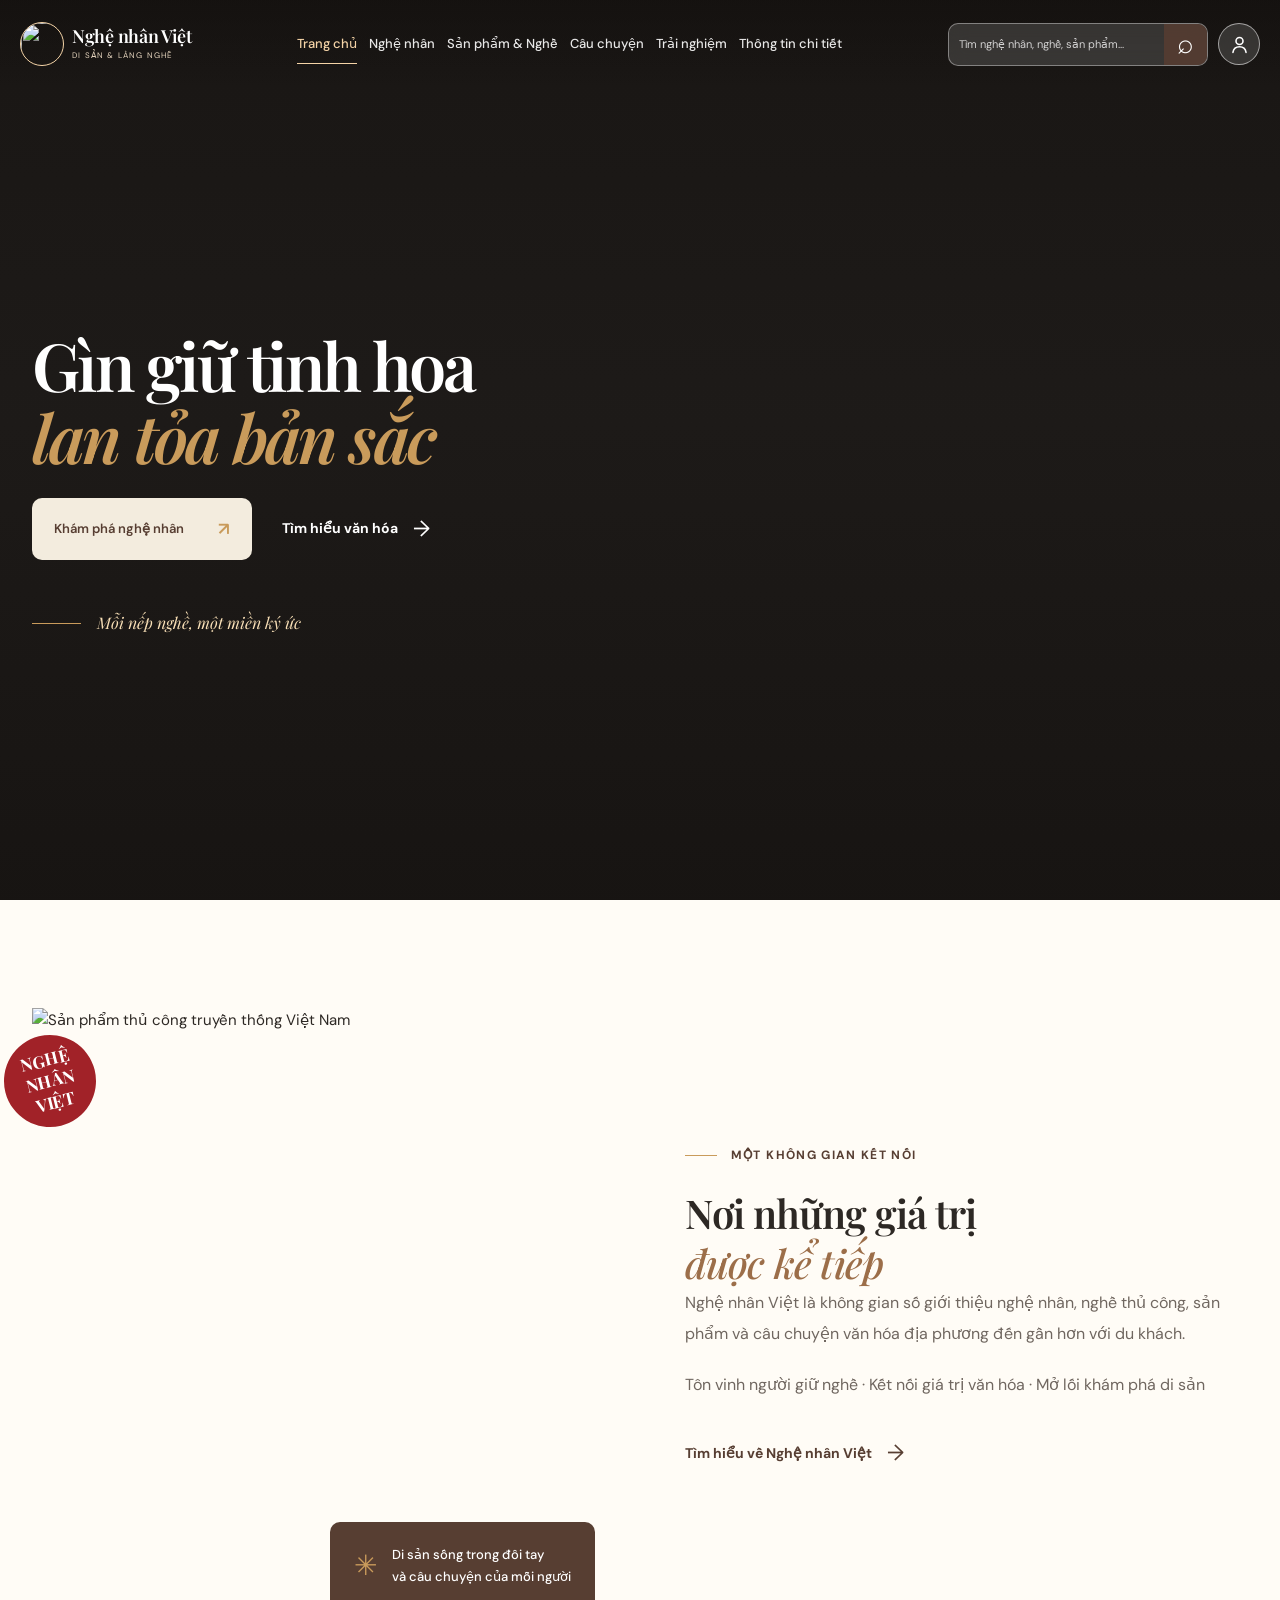
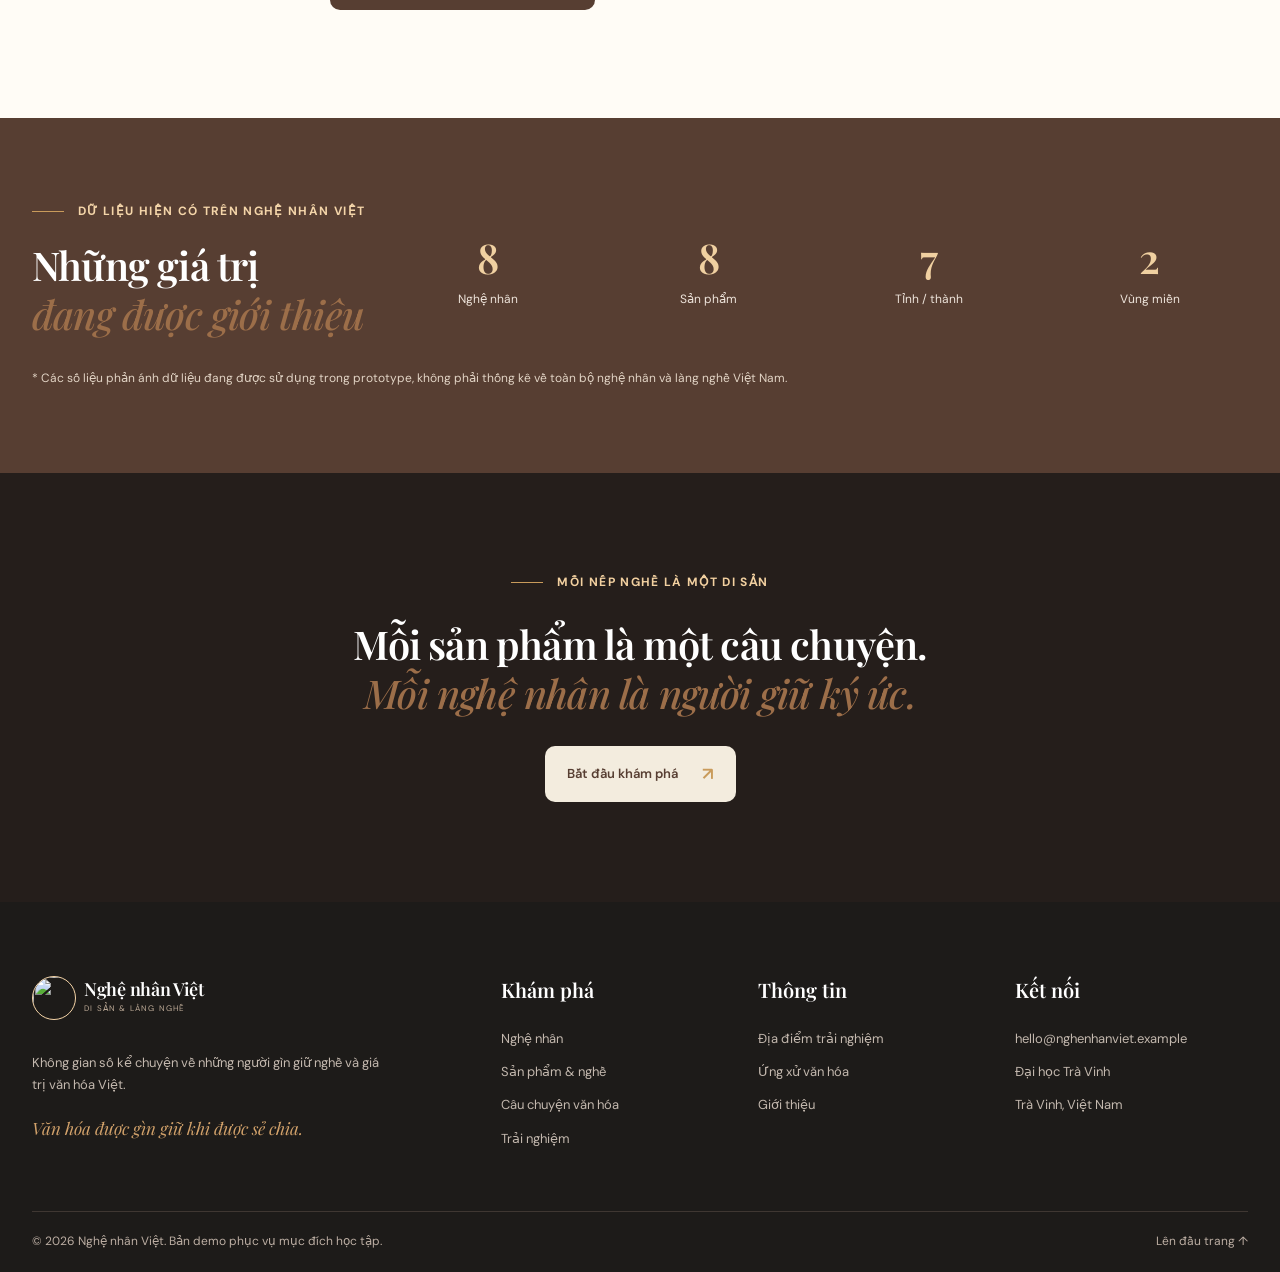
==== commit 39db7b6f: "2" ====
--- a/index.html
+++ b/index.html
@@ -156,7 +156,7 @@
                 class="nav-link"
                 href="./html/huong-dan-van-hoa.html"
             >
-                Ứng xử văn hóa
+                Thông tin chi tiết
             </a>
 
         </nav>
@@ -383,771 +383,13 @@
 
             <a
                 class="text-link"
-                href="./html/huong-dan-van-hoa.html"
+                href="./html/thong-tin-chi-tiet.html"
             >
                 Tìm hiểu về Nghệ nhân Việt
                 <span>→</span>
             </a>
 
         </div>
-
-    </div>
-
-</section>
-
-
-<!-- =========================
-     NGHỆ NHÂN NỔI BẬT
-========================== -->
-
-<section
-    class="artists section-pad"
-    id="artists"
->
-
-    <div class="container">
-
-
-        <div class="section-heading reveal">
-
-            <div>
-
-                <p class="eyebrow">
-                    <span></span>
-                    Những người giữ nghề
-                </p>
-
-                <h2>
-                    Nghệ nhân – những người<br>
-                    <em>giữ hồn di sản</em>
-                </h2>
-
-            </div>
-
-
-            <a
-                class="text-link heading-link"
-                href="./html/nghe-nhan.html"
-            >
-                Xem tất cả nghệ nhân
-                <span>→</span>
-            </a>
-
-        </div>
-
-
-        <div class="artist-grid">
-
-
-            <!-- PHAN THỊ THUẬN -->
-
-            <article class="content-card reveal">
-
-                <a
-                    class="content-card-image"
-                    href="./html/chi-tiet-nghe-nhan.html?id=1"
-                >
-
-                    <img
-                        src="./images/artisans/phan-thi-thuan/portrait.webp"
-                        alt="Nghệ nhân Phan Thị Thuận"
-                        loading="lazy"
-                    >
-
-                </a>
-
-                <div class="content-card-body">
-
-                    <p class="card-kicker">
-                        Dệt lụa tơ sen · Hà Nội
-                    </p>
-
-                    <h2>
-                        <a href="./html/chi-tiet-nghe-nhan.html?id=1">
-                            Phan Thị Thuận
-                        </a>
-                    </h2>
-
-                </div>
-
-            </article>
-
-
-            <!-- NGUYỄN TẤN PHÁT -->
-
-            <article class="content-card reveal">
-
-                <a
-                    class="content-card-image"
-                    href="./html/chi-tiet-nghe-nhan.html?id=2"
-                >
-
-                    <img
-                        src="./images/artisans/nguyen-tan-phat/portrait.webp"
-                        alt="Nghệ nhân Nguyễn Tấn Phát"
-                        loading="lazy"
-                    >
-
-                </a>
-
-                <div class="content-card-body">
-
-                    <p class="card-kicker">
-                        Sơn mài · Hà Nội
-                    </p>
-
-                    <h2>
-                        <a href="./html/chi-tiet-nghe-nhan.html?id=2">
-                            Nguyễn Tấn Phát
-                        </a>
-                    </h2>
-
-                </div>
-
-            </article>
-
-
-            <!-- NGUYỄN THỊ OANH -->
-
-            <article class="content-card reveal">
-
-                <a
-                    class="content-card-image"
-                    href="./html/chi-tiet-nghe-nhan.html?id=3"
-                >
-
-                    <img
-                        src="./images/artisans/nguyen-thi-oanh/portrait.webp"
-                        alt="Nghệ nhân Nguyễn Thị Oanh"
-                        loading="lazy"
-                    >
-
-                </a>
-
-                <div class="content-card-body">
-
-                    <p class="card-kicker">
-                        Tranh Đông Hồ · Bắc Ninh
-                    </p>
-
-                    <h2>
-                        <a href="./html/chi-tiet-nghe-nhan.html?id=3">
-                            Nguyễn Thị Oanh
-                        </a>
-                    </h2>
-
-                </div>
-
-            </article>
-
-
-            <!-- HUỲNH SƯỚNG -->
-
-            <article class="content-card reveal">
-
-                <a
-                    class="content-card-image"
-                    href="./html/chi-tiet-nghe-nhan.html?id=4"
-                >
-
-                    <img
-                        src="./images/artisans/huynh-suong/portrait.webp"
-                        alt="Nghệ nhân Huỳnh Sướng"
-                        loading="lazy"
-                    >
-
-                </a>
-
-                <div class="content-card-body">
-
-                    <p class="card-kicker">
-                        Mộc Kim Bồng · Đà Nẵng
-                    </p>
-
-                    <h2>
-                        <a href="./html/chi-tiet-nghe-nhan.html?id=4">
-                            Huỳnh Sướng
-                        </a>
-                    </h2>
-
-                </div>
-
-            </article>
-
-        </div>
-
-        <a
-            class="button button-dark"
-            href="./html/nghe-nhan.html"
-        >
-            Xem danh sách nghệ nhân
-            <span>↗</span>
-        </a>
-
-    </div>
-
-</section>
-
-
-<!-- =========================
-     SẢN PHẨM & NGHỀ
-========================== -->
-
-<section
-    class="crafts section-pad"
-    id="crafts"
->
-
-    <div class="container">
-
-
-        <div class="section-heading reveal">
-
-            <div>
-
-                <p class="eyebrow">
-                    <span></span>
-                    Từ bàn tay đến di sản
-                </p>
-
-                <h2>
-                    Tinh hoa sản phẩm<br>
-                    <em>và nghề truyền thống</em>
-                </h2>
-
-            </div>
-
-            <p class="heading-description">
-                Mỗi sản phẩm mang theo dấu ấn của chất liệu,
-                kỹ thuật và cộng đồng nơi nghề được lưu truyền.
-            </p>
-
-        </div>
-
-
-        <div class="craft-grid">
-
-
-            <!-- TƠ SEN -->
-
-            <a
-                class="craft-card craft-large reveal"
-                href="./html/chi-tiet-san-pham.html?id=1"
-            >
-
-                <img
-                    src="./images/tosen.jpg"
-                    alt="Khăn dệt từ tơ sen"
-                    loading="lazy"
-                >
-
-                <span class="craft-overlay"></span>
-
-                <span class="craft-meta">
-                    Tơ sen Phùng Xá
-                </span>
-
-                <span class="craft-title">
-                    Khăn tơ sen
-                </span>
-
-                <span class="craft-arrow">
-                    ↗
-                </span>
-
-            </a>
-
-
-            <!-- SƠN MÀI -->
-
-            <a
-                class="craft-card reveal"
-                href="./html/chi-tiet-san-pham.html?id=2"
-            >
-
-                <img
-                    src="./images/products/tuong-trau-son-mai/cover.webp"
-                    alt="Tượng trâu sơn mài"
-                    loading="lazy"
-                >
-
-                <span class="craft-overlay"></span>
-
-                <span class="craft-meta">
-                    02 / Sơn mài Đường Lâm
-                </span>
-
-                <span class="craft-title">
-                    Tượng trâu sơn mài
-                </span>
-
-                <span class="craft-arrow">
-                    ↗
-                </span>
-
-            </a>
-
-
-            <!-- ĐÔNG HỒ -->
-
-            <a
-                class="craft-card reveal"
-                href="./html/chi-tiet-san-pham.html?id=3"
-            >
-
-                <img
-                    src="./images/products/tranh-dong-ho/cover.webp"
-                    alt="Tranh dân gian Đông Hồ"
-                    loading="lazy"
-                >
-
-                <span class="craft-overlay"></span>
-
-                <span class="craft-meta">
-                    03 / Sắc màu Kinh Bắc
-                </span>
-
-                <span class="craft-title">
-                    Tranh Đông Hồ
-                </span>
-
-                <span class="craft-arrow">
-                    ↗
-                </span>
-
-            </a>
-
-
-            <!-- MỘC KIM BỒNG -->
-
-            <a
-                class="craft-card reveal"
-                href="./html/chi-tiet-san-pham.html?id=4"
-            >
-
-                <img
-                    src="./images/products/coi-nguon-huynh-suong/cover.webp"
-                    alt="Tác phẩm mộc Cội nguồn"
-                    loading="lazy"
-                >
-
-                <span class="craft-overlay"></span>
-
-                <span class="craft-meta">
-                    04 / Mộc Kim Bồng
-                </span>
-
-                <span class="craft-title">
-                    Tác phẩm Cội nguồn
-                </span>
-
-                <span class="craft-arrow">
-                    ↗
-                </span>
-
-            </a>
-
-
-            <!-- HOA GIẤY -->
-
-            <a
-                class="craft-card reveal"
-                href="./html/chi-tiet-san-pham.html?id=5"
-            >
-
-                <img
-                    src="./images/products/hoa-sen-giay-thanh-tien/cover.webp"
-                    alt="Hoa sen giấy Thanh Tiên"
-                    loading="lazy"
-                >
-
-                <span class="craft-overlay"></span>
-
-                <span class="craft-meta">
-                    05 / Sắc giấy xứ Huế
-                </span>
-
-                <span class="craft-title">
-                    Hoa sen giấy Thanh Tiên
-                </span>
-
-                <span class="craft-arrow">
-                    ↗
-                </span>
-
-            </a>
-
-        </div>
-
-
-        <a
-            class="button button-dark section-button"
-            href="./html/san-pham.html"
-        >
-            Khám phá sản phẩm
-            <span>↗</span>
-        </a>
-
-    </div>
-
-</section>
-
-
-<!-- =========================
-     CÂU CHUYỆN
-========================== -->
-
-<section
-    class="stories section-pad"
-    id="stories"
->
-
-    <div class="container">
-
-
-        <div class="section-heading reveal">
-
-            <div>
-
-                <p class="eyebrow">
-                    <span></span>
-                    Chuyện từ nếp xưa
-                </p>
-
-                <h2>
-                    Câu chuyện phía sau<br>
-                    <em>những giá trị truyền thống</em>
-                </h2>
-
-            </div>
-
-
-            <a
-                class="text-link heading-link"
-                href="./html/cau-chuyen-van-hoa.html"
-            >
-                Khám phá câu chuyện
-                <span>→</span>
-            </a>
-
-        </div>
-
-
-        <div class="story-grid">
-
-
-            <article class="content-card reveal">
-
-                <a
-                    class="content-card-image"
-                    href="./html/cau-chuyen-van-hoa.html"
-                >
-
-                    <img
-                        src="./images/products/khan-to-sen/cover.webp"
-                        alt="Sợi tơ sen Phùng Xá"
-                        loading="lazy"
-                    >
-
-                </a>
-
-                <div class="content-card-body">
-
-                    <p class="card-kicker">
-                        Nghề dệt · Hà Nội
-                    </p>
-
-                    <h2>
-                        <a href="./html/cau-chuyen-van-hoa.html">
-                            Từ cuống sen đến những sợi tơ mảnh
-                        </a>
-                    </h2>
-
-                    <p>
-                        Hành trình biến cuống sen thành
-                        một chất liệu dệt đặc biệt tại Phùng Xá.
-                    </p>
-
-                    <a
-                        class="card-link"
-                        href="./html/cau-chuyen-van-hoa.html"
-                    >
-                        Khám phá câu chuyện
-                        <span>↗</span>
-                    </a>
-
-                </div>
-
-            </article>
-
-
-            <article class="content-card reveal">
-
-                <a
-                    class="content-card-image"
-                    href="./html/cau-chuyen-van-hoa.html"
-                >
-
-                    <img
-                        src="./images/products/tuong-trau-son-mai/cover.webp"
-                        alt="Sơn mài Đường Lâm"
-                        loading="lazy"
-                    >
-
-                </a>
-
-                <div class="content-card-body">
-
-                    <p class="card-kicker">
-                        Sơn mài · Đường Lâm
-                    </p>
-
-                    <h2>
-                        <a href="./html/cau-chuyen-van-hoa.html">
-                            Những lớp sơn trong làng cổ
-                        </a>
-                    </h2>
-
-                    <p>
-                        Sơn mài truyền thống được tiếp nối
-                        bằng những cách thể hiện gần với đời sống hôm nay.
-                    </p>
-
-                    <a
-                        class="card-link"
-                        href="./html/cau-chuyen-van-hoa.html"
-                    >
-                        Khám phá câu chuyện
-                        <span>↗</span>
-                    </a>
-
-                </div>
-
-            </article>
-
-
-            <article class="content-card reveal">
-
-                <a
-                    class="content-card-image"
-                    href="./html/cau-chuyen-van-hoa.html"
-                >
-
-                    <img
-                        src="./images/products/tranh-dong-ho/cover.webp"
-                        alt="Tranh dân gian Đông Hồ"
-                        loading="lazy"
-                    >
-
-                </a>
-
-                <div class="content-card-body">
-
-                    <p class="card-kicker">
-                        Tranh dân gian · Bắc Ninh
-                    </p>
-
-                    <h2>
-                        <a href="./html/cau-chuyen-van-hoa.html">
-                            Giữ sắc màu tranh Đông Hồ
-                        </a>
-                    </h2>
-
-                    <p>
-                        Giấy dó, ván khắc và màu truyền thống
-                        tiếp tục lưu giữ ký ức văn hóa Kinh Bắc.
-                    </p>
-
-                    <a
-                        class="card-link"
-                        href="./html/cau-chuyen-van-hoa.html"
-                    >
-                        Khám phá câu chuyện
-                        <span>↗</span>
-                    </a>
-
-                </div>
-
-            </article>
-
-        </div>
-
-    </div>
-
-</section>
-
-
-<!-- =========================
-     TRẢI NGHIỆM
-========================== -->
-
-<section
-    class="experiences section-pad"
-    id="experiences"
->
-
-    <div class="container experience-grid reveal">
-
-
-        <div class="experience-copy">
-
-            <p class="eyebrow">
-                <span></span>
-                Chạm và cảm nhận
-            </p>
-
-            <h2>
-                Khám phá văn hóa<br>
-                <em>qua những người giữ nghề</em>
-            </h2>
-
-            <p>
-                Tìm hiểu không gian nghề, câu chuyện của nghệ nhân
-                và những hoạt động trải nghiệm văn hóa được
-                ghi nhận tại các địa phương.
-            </p>
-
-
-            <ul class="experience-list">
-
-                <li>
-                    <span>01</span>
-                    Tìm hiểu không gian làng nghề
-                </li>
-
-                <li>
-                    <span>02</span>
-                    Quan sát quá trình thực hành nghề
-                </li>
-
-                <li>
-                    <span>03</span>
-                    Tìm hiểu câu chuyện của nghệ nhân
-                </li>
-
-                <li>
-                    <span>04</span>
-                    Khám phá văn hóa địa phương
-                </li>
-
-            </ul>
-
-
-            <a
-                class="button button-dark"
-                href="./html/trai-nghiem.html"
-            >
-                Xem trải nghiệm
-                <span>↗</span>
-            </a>
-
-        </div>
-
-
-        <div class="experience-visual">
-
-            <img
-                src="./images/artisans/nguyen-tan-phat/portrait.webp"
-                alt="Không gian thực hành nghề truyền thống"
-                loading="lazy"
-            >
-
-            <div class="experience-badge">
-
-                <span>
-                    GẶP GỠ
-                </span>
-
-                <strong>
-                    &amp;
-                </strong>
-
-                <span>
-                    KHÁM PHÁ
-                </span>
-
-            </div>
-
-        </div>
-
-    </div>
-
-</section>
-
-
-<!-- =========================
-     KHÁM PHÁ THÊM
-========================== -->
-
-<section class="feature-section section-pad">
-
-    <div class="container feature-grid">
-
-
-        <article class="feature-panel reveal">
-
-            <div>
-
-                <p class="eyebrow">
-                    <span></span>
-                    Theo dấu nghề truyền thống
-                </p>
-
-                <h2>
-                    Khám phá sản phẩm<br>
-                    <em>và làng nghề</em>
-                </h2>
-
-                <p>
-                    Tìm hiểu sản phẩm, chất liệu,
-                    nghệ nhân và địa phương gắn với từng nghề.
-                </p>
-
-            </div>
-
-
-            <a
-                class="button button-dark"
-                href="./html/san-pham.html"
-            >
-                Xem sản phẩm
-                <span>↗</span>
-            </a>
-
-        </article>
-
-
-        <article class="feature-panel reveal">
-
-            <div>
-
-                <p class="eyebrow">
-                    <span></span>
-                    Du lịch có trách nhiệm
-                </p>
-
-                <h2>
-                    Cùng gìn giữ không gian<br>
-                    <em>văn hóa địa phương</em>
-                </h2>
-
-                <p>
-                    Tham khảo những gợi ý phù hợp
-                    khi gặp gỡ nghệ nhân và tham quan làng nghề.
-                </p>
-
-            </div>
-
-
-            <a
-                class="button button-dark"
-                href="./html/huong-dan-van-hoa.html"
-            >
-                Xem hướng dẫn
-                <span>↗</span>
-            </a>
-
-        </article>
 
     </div>
 
@@ -1180,7 +422,7 @@
 
         <div class="stat">
 
-            <strong data-count="10">
+            <strong data-count="9">
                 0
             </strong>
 
@@ -1193,7 +435,7 @@
 
         <div class="stat">
 
-            <strong data-count="10">
+            <strong data-count="9">
                 0
             </strong>
 
--- a/css/styleindex.css
+++ b/css/styleindex.css
@@ -1,42 +1,41 @@
+/* =========================================================
+   HIỆU ỨNG CHUYỂN TRANG
+========================================================= */
 body {
+  opacity: 1;
+  transition: opacity 0.22s ease;
+}
+
+body.page-leaving {
+  opacity: 0;
+}
+
+body.page-entering {
+  animation: pageEnter 0.35s ease both;
+}
+
+@keyframes pageEnter {
+  from {
+    opacity: 0;
+  }
+  to {
     opacity: 1;
-    transition: opacity 0.22s ease;
-}
-
-/* Khi chuẩn bị chuyển sang trang khác */
-body.page-leaving {
-    opacity: 0;
-}
-
-/* Hiệu ứng khi trang mới vừa mở */
-body.page-entering {
-    animation: pageEnter 0.35s ease both;
-}
-
-@keyframes pageEnter {
-    from {
-        opacity: 0;
-    }
-
-    to {
-        opacity: 1;
-    }
-}
-
-/* Tôn trọng người dùng không muốn animation */
-@media (prefers-reduced-motion: reduce) {
-    body,
-    body.page-entering {
-        transition: none;
-        animation: none;
-        transform: none;
-    }
-}
-
-/* 1. THIẾT LẬP CHUNG ------------------------------------- */
-
-*, *::before, *::after { box-sizing: border-box; }
-html { scroll-behavior: smooth; }
+  }
+}
+
+/* =========================================================
+   1. THIẾT LẬP CHUNG
+========================================================= */
+*,
+*::before,
+*::after {
+  box-sizing: border-box;
+}
+
+html {
+  scroll-behavior: smooth;
+}
+
 body {
   margin: 0;
   min-width: 320px;
@@ -47,26 +46,55 @@
   line-height: 1.65;
   -webkit-font-smoothing: antialiased;
 }
-img { display: block; max-width: 100%; }
-button, input { font: inherit; }
-button { cursor: pointer; }
-a { color: inherit; text-decoration: none; }
-a, button, input { -webkit-tap-highlight-color: transparent; }
+
+img {
+  display: block;
+  max-width: 100%;
+}
+
+button,
+input {
+  font: inherit;
+}
+
+button {
+  cursor: pointer;
+}
+
+a {
+  color: inherit;
+  text-decoration: none;
+}
+
+a,
+button,
+input {
+  -webkit-tap-highlight-color: transparent;
+}
+
 :where(button, input, a):focus-visible {
   outline: 2px solid #c99b5b;
   outline-offset: 3px;
 }
-/* Các ô và nút có bo góc 10px; riêng logo giữ hình tròn. */
-button, input, .button, .content-card, .craft-card,
-.feature-panel, .image-caption, .experience-badge,
-.header-login, .header-register, .back-to-top {
+
+button,
+input,
+.button,
+.image-caption,
+.back-to-top {
   border-radius: 10px;
 }
-::selection { background: #c99b5b; color: #171311; }
+
+::selection {
+  background: #c99b5b;
+  color: #171311;
+}
+
 .container {
   width: min(1494px, calc(100% - 64px));
   margin-inline: auto;
 }
+
 .visually-hidden {
   position: absolute;
   width: 1px;
@@ -78,27 +106,38 @@
   white-space: nowrap;
   border: 0;
 }
+
 .skip-link {
   position: fixed;
   z-index: 1000;
   top: 8px;
   left: 12px;
   padding: 10px 15px;
-  background: #fff;
+  background: #ffffff;
   color: #573e32;
   transform: translateY(-160%);
 }
-.skip-link:focus { transform: translateY(0); }
-
-/* 2. HEADER TRONG SUỐT ĐÈ LÊN VIDEO HERO (NHƯ HÌNH 2) ----- */
+
+.skip-link:focus {
+  transform: translateY(0);
+}
+
+/* =========================================================
+   2. HEADER TRONG SUỐT ĐÈ LÊN VIDEO HERO
+========================================================= */
 .site-header {
   position: absolute;
   top: 0;
   left: 0;
   right: 0;
   z-index: 50;
-  background: linear-gradient(180deg, rgba(18, 15, 13, 0.62) 0%, rgba(18, 15, 13, 0) 100%);
-}
+  background: linear-gradient(
+    180deg,
+    rgba(18, 15, 13, 0.62) 0%,
+    rgba(18, 15, 13, 0) 100%
+  );
+}
+
 .header-inner {
   width: min(1800px, calc(100% - 64px));
   min-height: 88px;
@@ -108,6 +147,7 @@
   flex-wrap: nowrap;
   gap: 14px;
 }
+
 .brand {
   display: inline-flex;
   flex: 0 0 auto;
@@ -116,6 +156,7 @@
   min-width: 0;
   color: #ffffff;
 }
+
 .brand-mark-image {
   width: 54px;
   height: 54px;
@@ -124,13 +165,19 @@
   object-fit: cover;
   object-position: center;
 }
-.brand-copy { display: flex; flex-direction: column; }
+
+.brand-copy {
+  display: flex;
+  flex-direction: column;
+}
+
 .brand-copy strong {
   color: #ffffff;
   font: 600 22px/1.22 "Playfair Display", Georgia, serif;
   letter-spacing: -0.3px;
   white-space: nowrap;
 }
+
 .brand-copy small {
   color: #e6d5be;
   font-size: 10px;
@@ -139,6 +186,7 @@
   line-height: 1.8;
   white-space: nowrap;
 }
+
 .primary-nav {
   display: flex;
   flex: 1 1 auto;
@@ -147,6 +195,7 @@
   gap: 40px;
   min-width: max-content;
 }
+
 .nav-link {
   position: relative;
   display: inline-flex;
@@ -156,8 +205,9 @@
   font-size: 14.4px;
   font-weight: 500;
   white-space: nowrap;
-  transition: color .2s ease;
-}
+  transition: color 0.2s ease;
+}
+
 .nav-link::after {
   content: "";
   position: absolute;
@@ -168,10 +218,19 @@
   background: #f5d4a7;
   transform: scaleX(0);
   transform-origin: left;
-  transition: transform .22s ease;
-}
-.nav-link:hover, .nav-link.active { color: #f5d4a7; }
-.nav-link:hover::after, .nav-link.active::after { transform: scaleX(1); }
+  transition: transform 0.22s ease;
+}
+
+.nav-link:hover,
+.nav-link.active {
+  color: #f5d4a7;
+}
+
+.nav-link:hover::after,
+.nav-link.active::after {
+  transform: scaleX(1);
+}
+
 .header-search-wrap {
   position: relative;
   display: flex;
@@ -180,7 +239,7 @@
   min-width: 190px;
   max-width: 435px;
 }
-/* Ô nhập và nút tìm kiếm trong suốt nhẹ trên nền video */
+
 .header-search {
   display: flex;
   align-items: stretch;
@@ -193,6 +252,7 @@
   background: rgba(255, 255, 255, 0.14);
   backdrop-filter: blur(8px);
 }
+
 .header-search input {
   flex: 1 1 auto;
   min-width: 0;
@@ -204,8 +264,17 @@
   color: #ffffff;
   font-size: 13px;
 }
-.header-search input::placeholder { color: rgba(255, 255, 255, 0.78); opacity: 1; }
-.header-search:focus-within { outline: 2px solid #f5d4a7; outline-offset: 2px; }
+
+.header-search input::placeholder {
+  color: rgba(255, 255, 255, 0.78);
+  opacity: 1;
+}
+
+.header-search:focus-within {
+  outline: 2px solid #f5d4a7;
+  outline-offset: 2px;
+}
+
 .header-search button {
   flex: 0 0 48px;
   border: 0;
@@ -215,7 +284,11 @@
   font-size: 28px;
   line-height: 1;
 }
-.header-search button:hover { background: #573e32; }
+
+.header-search button:hover {
+  background: #573e32;
+}
+
 .header-account {
   display: flex;
   flex: 0 0 auto;
@@ -224,88 +297,89 @@
 }
 
 .header-me {
-    position: relative;
-    display: inline-flex;
-    align-items: center;
-    justify-content: center;
-    flex: 0 0 42px;
-    width: 42px;
-    height: 42px;
-    border: 1px solid rgba(255, 255, 255, 0.55);
-    border-radius: 50%;
-    background: rgba(255, 255, 255, 0.14);
-    color: #ffffff;
-    backdrop-filter: blur(8px);
-    transition:
-        background 0.2s ease,
-        color 0.2s ease,
-        border-color 0.2s ease,
-        transform 0.2s ease;
+  position: relative;
+  display: inline-flex;
+  align-items: center;
+  justify-content: center;
+  flex: 0 0 42px;
+  width: 42px;
+  height: 42px;
+  border: 1px solid rgba(255, 255, 255, 0.55);
+  border-radius: 50%;
+  background: rgba(255, 255, 255, 0.14);
+  color: #ffffff;
+  backdrop-filter: blur(8px);
+  transition:
+    background 0.2s ease,
+    color 0.2s ease,
+    border-color 0.2s ease,
+    transform 0.2s ease;
 }
 
 .header-me:hover {
-    border-color: #f5d4a7;
-    background: #573e32;
-    color: #ffffff;
-    transform: translateY(-1px);
+  border-color: #f5d4a7;
+  background: #573e32;
+  color: #ffffff;
+  transform: translateY(-1px);
 }
 
 .header-me svg {
-    pointer-events: none;
+  pointer-events: none;
 }
 
 .me-badge {
-    position: absolute;
-    top: -5px;
-    right: -5px;
-    display: grid;
-    place-items: center;
-    min-width: 18px;
-    height: 18px;
-    padding: 0 5px;
-    border: 2px solid #faf7f1;
-    border-radius: 999px;
-    background: #a12228;
-    color: #ffffff;
-    font-size: 9px;
-    font-weight: 700;
-    line-height: 1;
+  position: absolute;
+  top: -5px;
+  right: -5px;
+  display: grid;
+  place-items: center;
+  min-width: 18px;
+  height: 18px;
+  padding: 0 5px;
+  border: 2px solid #faf7f1;
+  border-radius: 999px;
+  background: #a12228;
+  color: #ffffff;
+  font-size: 9px;
+  font-weight: 700;
+  line-height: 1;
 }
 
 .me-badge[hidden] {
-    display: none;
-}
-
-/* GỢI Ý TÌM KIẾM: popup nằm dưới ô tìm kiếm HEADER đã có */
+  display: none;
+}
+
+/* GỢI Ý TÌM KIẾM TỰ ĐỘNG TRÊN HEADER */
 .search-suggest-panel {
   position: absolute;
   z-index: 120;
   top: calc(100% + 10px);
-  left: 0;
-  width: 100%;
+  right: 0;
+  left: auto;
+  width: min(420px, calc(100vw - 30px));
   max-height: min(445px, 64vh);
   overflow-y: auto;
   padding: 9px;
   border: 1px solid #e0d3c3;
   border-radius: 10px;
   background: #fffcf6;
-  box-shadow: 0 16px 38px rgba(41, 31, 25, .20);
+  box-shadow: 0 16px 38px rgba(41, 31, 25, 0.2);
   color: #382921;
 }
-.header-search-wrap .search-suggest-panel {
-  right: 0;
-  left: auto;
-  width: min(420px, calc(100vw - 30px));
-}
-.search-suggest-panel[hidden] { display: none; }
+
+.search-suggest-panel[hidden] {
+  display: none;
+}
+
 .search-suggest-heading {
   padding: 6px 10px 9px;
   color: #8b6d53;
   font-size: 11px;
   font-weight: 700;
-  letter-spacing: .9px;
+  letter-spacing: 0.9px;
   text-transform: uppercase;
 }
+
 .search-suggest-item {
   display: flex;
   align-items: center;
@@ -317,12 +391,14 @@
   text-decoration: none;
   color: #382921;
 }
+
 .search-suggest-item:hover,
 .search-suggest-item.is-active,
 .search-suggest-item:focus-visible {
   background: #f3ecde;
   outline: none;
 }
+
 .search-suggest-icon {
   display: grid;
   place-items: center;
@@ -336,13 +412,24 @@
   font-size: 11px;
   font-weight: 700;
 }
+
 .search-suggest-item[data-type="Sản phẩm"] .search-suggest-icon {
   background: #f5e5e2;
   border-color: #e2c2bf;
   color: #9a3030;
 }
-.search-suggest-body { flex: 1; min-width: 0; }
-.search-suggest-type { color: #9c6e49; font-size: 10px; font-weight: 700; }
+
+.search-suggest-body {
+  flex: 1;
+  min-width: 0;
+}
+
+.search-suggest-type {
+  color: #9c6e49;
+  font-size: 10px;
+  font-weight: 700;
+}
+
 .search-suggest-title {
   display: block;
   overflow: hidden;
@@ -353,6 +440,7 @@
   font-weight: 700;
   line-height: 1.45;
 }
+
 .search-suggest-desc {
   display: block;
   overflow: hidden;
@@ -362,12 +450,18 @@
   font-size: 11px;
   line-height: 1.4;
 }
-.search-suggest-arrow { color: #a12228; font-size: 17px; }
+
+.search-suggest-arrow {
+  color: #a12228;
+  font-size: 17px;
+}
+
 .search-suggest-empty {
   padding: 16px 11px;
   color: #706760;
   font-size: 13px;
 }
+
 .search-suggest-footer {
   display: block;
   margin-top: 5px;
@@ -378,11 +472,19 @@
   font-weight: 700;
   text-align: center;
 }
-.search-suggest-footer:hover { color: #6d171c; text-decoration: underline; }
-
-.menu-toggle { display: none; }
-
-/* 3. HERO / BANNER VIDEO FULL MÀN HÌNH MÁY TÍNH (100VH) --- */
+
+.search-suggest-footer:hover {
+  color: #6d171c;
+  text-decoration: underline;
+}
+
+.menu-toggle {
+  display: none;
+}
+
+/* =========================================================
+   3. HERO / BANNER VIDEO FULL MÀN HÌNH (100VH)
+========================================================= */
 .hero {
   position: relative;
   display: flex;
@@ -393,8 +495,8 @@
   background: #211e1c;
   color: #ffffff;
 }
-.hero-video,
-.hero-image {
+
+.hero-video {
   position: absolute;
   z-index: -2;
   inset: 0;
@@ -403,22 +505,19 @@
   object-fit: cover;
   object-position: center;
 }
-.hero-image {
-  background-image: url("../images/hero-ceramics.jpg");
-  background-repeat: no-repeat;
-  background-size: cover;
-  background-position: center;
-}
+
 .hero-shade {
   position: absolute;
   z-index: -1;
   inset: 0;
-  background:
-    linear-gradient(180deg,
-      rgba(18, 15, 13, 0.52) 0%,
-      rgba(18, 15, 13, 0.25) 45%,
-      rgba(18, 15, 13, 0.65) 100%);
-}
+  background: linear-gradient(
+    180deg,
+    rgba(18, 15, 13, 0.52) 0%,
+    rgba(18, 15, 13, 0.25) 45%,
+    rgba(18, 15, 13, 0.65) 100%
+  );
+}
+
 .hero-content {
   position: relative;
   z-index: 1;
@@ -426,6 +525,55 @@
   padding-top: 120px;
   padding-bottom: 56px;
 }
+
+.hero h1 {
+  max-width: 950px;
+  margin: 0;
+  font: 600 clamp(58px, 5.2vw, 98px)/1.075 "Playfair Display", Georgia, serif;
+  letter-spacing: -2.8px;
+}
+
+.hero h1 em {
+  color: #c99b5b;
+  font-weight: 600;
+}
+
+.hero-actions {
+  display: flex;
+  align-items: center;
+  flex-wrap: wrap;
+  gap: 30px;
+  margin-top: 26px;
+}
+
+.hero-actions .button {
+  min-width: 220px;
+  min-height: 62px;
+  justify-content: space-between;
+}
+
+.hero-note {
+  display: flex;
+  align-items: center;
+  gap: 16px;
+  margin-top: 51px;
+  color: #f8dfb6;
+  font: italic 16px/1.5 "Playfair Display", Georgia, serif;
+}
+
+.note-line {
+  width: 49px;
+  height: 1px;
+  background: #c99b5b;
+}
+
+/* =========================================================
+   4. THÀNH PHẦN DÙNG CHUNG TRONG MAIN (TIÊU ĐỀ, NÚT, LINK)
+========================================================= */
+.section-pad {
+  padding: 108px 0;
+}
+
 .eyebrow {
   display: flex;
   align-items: center;
@@ -438,6 +586,7 @@
   letter-spacing: 1.35px;
   text-transform: uppercase;
 }
+
 .eyebrow > span:first-child {
   display: inline-block;
   flex: 0 0 32px;
@@ -445,24 +594,18 @@
   height: 1px;
   background: #c99b5b;
 }
-.hero-eyebrow { color: #f5d4a7; margin-bottom: 32px; }
-.hero h1 {
-  max-width: 950px;
+
+section:not(.hero) h2 {
   margin: 0;
-  font: 600 clamp(58px, 5.2vw, 98px)/1.075 "Playfair Display", Georgia, serif;
-  letter-spacing: -2.8px;
-}
-.hero h1 em {
-  color: #c99b5b;
-  font-weight: 600;
-}
-.hero-description {
-  max-width: 680px;
-  margin: 36px 0 0;
-  color: #fff;
-  font-size: 16px;
-  line-height: 1.85;
-}
+  font: 600 clamp(34px, 3.1vw, 54px)/1.24 "Playfair Display", Georgia, serif;
+  letter-spacing: -0.8px;
+}
+
+section:not(.hero) h2 em {
+  color: #9c6e49;
+  font-weight: 500;
+}
+
 .button {
   display: inline-flex;
   align-items: center;
@@ -474,22 +617,31 @@
   font-size: 13px;
   font-weight: 600;
   line-height: 1.2;
-  transition: background .2s ease, color .2s ease, transform .2s ease;
-}
-.button:hover { transform: translateY(-2px); }
-.button span { font-size: 18px; line-height: 1; color: #c99b5b; }
-.button-dark { background: #573e32; color: #fff; }
-.button-dark:hover { background: #382921; }
-.button-light { background: #f3ecde; color: #573e32; }
-.button-light:hover { background: #fff; }
-.hero-actions {
-  display: flex;
-  align-items: center;
-  flex-wrap: wrap;
-  gap: 30px;
-  margin-top: 26px;
-}
-.hero-actions .button { min-width: 220px; min-height: 62px; justify-content: space-between; }
+  transition:
+    background 0.2s ease,
+    color 0.2s ease,
+    transform 0.2s ease;
+}
+
+.button:hover {
+  transform: translateY(-2px);
+}
+
+.button span {
+  font-size: 18px;
+  line-height: 1;
+  color: #c99b5b;
+}
+
+.button-light {
+  background: #f3ecde;
+  color: #573e32;
+}
+
+.button-light:hover {
+  background: #ffffff;
+}
+
 .text-link {
   display: inline-flex;
   align-items: center;
@@ -500,60 +652,50 @@
   font-weight: 700;
   font-size: 14px;
   line-height: 1.6;
-  transition: color .2s ease, border-color .2s ease;
-}
-.text-link span { font-size: 22px; font-weight: 400; }
-.text-link:hover { border-bottom-color: currentColor; }
-.light-link { color: #fff; }
-.hero-note {
-  display: flex;
-  align-items: center;
-  gap: 16px;
-  margin-top: 51px;
-  color: #f8dfb6;
-  font: italic 16px/1.5 "Playfair Display", Georgia, serif;
-}
-.note-line { width: 49px; height: 1px; background: #c99b5b; }
-.hero-index {
-  position: absolute;
-  right: max(5%, calc((100% - 1715px)/2));
-  bottom: 22px;
-  font-size: 18px;
-  font-weight: 500;
-  letter-spacing: 1px;
-}
-.hero-index span { color: #c99b5b; }
-
-/* 4. TIÊU ĐỀ & NÚT CHUNG CHO CÁC KHỐI --------------------- */
-.section-pad { padding: 108px 0; }
-.section-heading {
-  display: flex;
-  justify-content: space-between;
-  align-items: flex-end;
-  gap: 35px;
-  margin-bottom: 42px;
-}
-.section-heading .eyebrow { margin-bottom: 18px; }
-section:not(.hero) h2 {
-  margin: 0;
-  font: 600 clamp(34px,3.1vw,54px)/1.24 "Playfair Display", Georgia, serif;
-  letter-spacing: -.8px;
-}
-section:not(.hero) h2 em { color: #9c6e49; font-weight: 500; }
-.section-heading .heading-link { margin-bottom: 6px; flex: 0 0 auto; }
-.heading-description { max-width: 390px; margin: 0 0 8px; color: #706760; }
-.section-button { margin-top: 32px; }
-
-/* 5. GIỚI THIỆU ------------------------------------------ */
-.intro { background: #fffcf6; }
+  transition:
+    color 0.2s ease,
+    border-color 0.2s ease;
+}
+
+.text-link span {
+  font-size: 22px;
+  font-weight: 400;
+}
+
+.text-link:hover {
+  border-bottom-color: currentColor;
+}
+
+.light-link {
+  color: #ffffff;
+}
+
+/* =========================================================
+   5. GIỚI THIỆU
+========================================================= */
+.intro {
+  background: #fffcf6;
+}
+
 .intro-grid {
   display: grid;
   grid-template-columns: 1fr 1fr;
   align-items: center;
-  gap: clamp(45px,7vw,120px);
-}
-.intro-visual { position: relative; min-width: 0; padding: 0 22px 32px 0; }
-.intro-visual > img { width: 100%; height: 570px; object-fit: cover; }
+  gap: clamp(45px, 7vw, 120px);
+}
+
+.intro-visual {
+  position: relative;
+  min-width: 0;
+  padding: 0 22px 32px 0;
+}
+
+.intro-visual > img {
+  width: 100%;
+  height: 570px;
+  object-fit: cover;
+}
+
 .image-caption {
   position: absolute;
   bottom: 0;
@@ -564,11 +706,15 @@
   max-width: 290px;
   padding: 20px 24px;
   background: #573e32;
-  color: #fff;
-  border-radius: 10px;
+  color: #ffffff;
   font: 500 13px/1.7 "DM Sans", Arial, sans-serif;
 }
-.caption-symbol { color: #c99b5b; font-size: 28px; }
+
+.caption-symbol {
+  color: #c99b5b;
+  font-size: 28px;
+}
+
 .intro-stamp {
   position: absolute;
   top: 27px;
@@ -579,13 +725,20 @@
   height: 92px;
   border-radius: 50%;
   background: #a12228;
-  color: #fff;
+  color: #ffffff;
   font: 700 17px/1.25 "Playfair Display", Georgia, serif;
   text-align: center;
   transform: rotate(-14deg);
 }
-.intro-copy .eyebrow { margin-bottom: 24px; }
-.intro-copy h2 { margin-bottom: 25px; }
+
+.intro-copy .eyebrow {
+  margin-bottom: 24px;
+}
+
+.intro-copy h2 {
+  margin-bottom: 25px;
+}
+
 .intro-copy > p:not(.eyebrow) {
   max-width: 590px;
   margin: 0 0 20px;
@@ -593,210 +746,159 @@
   font-size: 16px;
   line-height: 1.95;
 }
-.intro-copy .intro-small { font-size: 14px; color: #573e32; }
-.intro-copy .text-link { margin-top: 15px; }
-
-/* 6. NGHỆ NHÂN & CÂU CHUYỆN ------------------------------- */
-.artists { background: #f4edde; }
-.artist-grid {
-  display: grid;
-  grid-template-columns: repeat(4, minmax(0,1fr));
-  gap: 24px;
-}
-.content-card {
-  min-width: 0;
-  background: #fffcf6;
-  overflow: hidden;
-  transition: box-shadow .25s ease, transform .25s ease;
-}
-.content-card:hover { box-shadow: 0 14px 32px rgba(46,35,24,.12); transform: translateY(-4px); }
-.content-card-image { display: block; overflow: hidden; }
-.content-card-image img {
-  width: 100%;
-  height: 285px;
-  object-fit: cover;
-  transition: transform .4s ease;
-}
-.content-card:hover .content-card-image img { transform: scale(1.04); }
-.content-card-body { padding: 23px 23px 25px; }
-.card-kicker {
-  margin: 0 0 12px;
-  color: #a16f47;
-  font-size: 11px;
-  font-weight: 700;
-  letter-spacing: .5px;
-}
-.content-card-body h2 {
-  margin: 0 0 12px;
-  font: 600 23px/1.35 "Playfair Display", Georgia, serif;
-  letter-spacing: -.2px;
-}
-.content-card-body h2 a:hover { color: #a12228; }
-.content-card-body > p:not(.card-kicker) {
-  min-height: 70px;
-  margin: 0 0 17px;
-  color: #706760;
-  font-size: 13px;
-  line-height: 1.8;
-}
-.card-link {
-  display: inline-flex;
-  align-items: center;
-  gap: 15px;
-  border-bottom: 1px solid #c99b5b;
-  padding-bottom: 3px;
+
+.intro-copy .intro-small {
+  font-size: 14px;
   color: #573e32;
-  font-size: 13px;
-  font-weight: 700;
-}
-.card-link span { color: #b5874e; font-size: 18px; }
-.card-link:hover { color: #a12228; }
-.demo-note { margin: 20px 0 23px; font-size: 12px; color: #706760; }
-
-/* 7. SẢN PHẨM & NGHỀ ------------------------------------ */
-.crafts { background: #fffcf6; }
-.craft-grid {
-  display: grid;
-  grid-template-columns: repeat(3, minmax(0,1fr));
-  grid-auto-rows: 255px;
-  gap: 18px;
-}
-.craft-card {
-  position: relative;
-  display: flex;
-  flex-direction: column;
-  justify-content: flex-end;
-  overflow: hidden;
-  padding: 27px;
-  color: #fff;
-  isolation: isolate;
-}
-.craft-large { grid-row: span 2; }
-.craft-card img, .craft-overlay {
-  position: absolute;
-  z-index: -2;
-  inset: 0;
-  width: 100%;
-  height: 100%;
-}
-.craft-card img { object-fit: cover; transition: transform .4s ease; }
-.craft-card:hover img { transform: scale(1.06); }
-.craft-overlay {
-  z-index: -1;
-  background: linear-gradient(0deg,rgba(24,18,14,.88),rgba(24,18,14,.1) 65%);
-}
-.craft-meta { font-size: 12px; letter-spacing: 1px; color: #f7d9a3; }
-.craft-title { margin-top: 8px; font: 600 30px/1.25 "Playfair Display", Georgia, serif; }
-.craft-arrow { position: absolute; bottom: 25px; right: 24px; font-size: 26px; }
-.craft-large .craft-title { font-size: 42px; }
-
-/* 8. CHUYỆN VĂN HÓA --------------------------------------- */
-.stories { background: #f3ecde; }
-.story-grid { display: grid; grid-template-columns: repeat(3,minmax(0,1fr)); gap: 27px; }
-.story-grid .content-card-image img { height: 320px; }
-.story-grid .content-card-body { min-height: 245px; }
-
-/* 9. TRẢI NGHIỆM ------------------------------------------ */
-.experiences { background: #fffcf6; }
-.experience-grid {
-  display: grid;
-  grid-template-columns: 1fr 1.05fr;
-  align-items: center;
-  gap: clamp(45px,7vw,125px);
-}
-.experience-copy > p:not(.eyebrow) {
-  max-width: 560px;
-  color: #706760;
-  font-size: 16px;
-  line-height: 1.9;
-}
-.experience-copy .eyebrow { margin-bottom: 24px; }
-.experience-copy h2 { margin-bottom: 23px; }
-.experience-list { padding: 0; margin: 28px 0 35px; list-style: none; }
-.experience-list li {
-  display: flex;
-  align-items: center;
-  gap: 22px;
-  min-height: 53px;
-  border-bottom: 1px solid #e2d8ca;
-  font-size: 15px;
-}
-.experience-list li span { color: #a77e51; font-size: 13px; font-weight: 700; }
-.experience-visual { position: relative; }
-.experience-visual img { width: 100%; height: 630px; object-fit: cover; }
-.experience-badge {
-  position: absolute;
-  bottom: -22px;
-  left: -30px;
-  display: flex;
-  align-items: center;
-  gap: 8px;
-  padding: 20px 24px;
-  background: #a12228;
-  color: #fff;
-  font-size: 12px;
-  font-weight: 700;
-  letter-spacing: 1.5px;
-}
-.experience-badge strong { font: italic 30px "Playfair Display", Georgia, serif; color: #c99b5b; }
-
-/* 10. BẢN ĐỒ VÀ ỨNG XỬ VĂN HÓA --------------------------- */
-.feature-section { background: #eee3d0; }
-.feature-grid { display: grid; grid-template-columns: 1fr 1fr; gap: 26px; }
-.feature-panel {
-  display: flex;
-  flex-direction: column;
-  align-items: flex-start;
-  justify-content: space-between;
-  min-height: 375px;
-  padding: 44px;
-  border: 1px solid #d6c8b6;
-  background: #f9f5eb;
-}
-.feature-panel:nth-child(2) { background: #e5d8c4; }
-.feature-panel .eyebrow { margin-bottom: 20px; }
-.feature-panel h2 { font-size: clamp(30px,2.6vw,43px); }
-.feature-panel p:not(.eyebrow) { max-width: 430px; color: #706760; }
-
-/* 11. SỐ LIỆU -------------------------------------------- */
-.stats-section { padding: 84px 0; background: #573e32; color: #fff; }
+}
+
+.intro-copy .text-link {
+  margin-top: 15px;
+}
+
+/* =========================================================
+   6. THỐNG KÊ SỐ LIỆU
+========================================================= */
+.stats-section {
+  padding: 84px 0;
+  background: #573e32;
+  color: #ffffff;
+}
+
 .stats-grid {
   display: grid;
-  grid-template-columns: 1.7fr repeat(4,minmax(0,1fr));
+  grid-template-columns: 1.7fr repeat(4, minmax(0, 1fr));
   align-items: center;
   gap: 24px;
 }
-.stats-heading .eyebrow { color: #f4d5a9; margin-bottom: 20px; }
-.stats-heading h2 { font-size: 38px; }
-.stats-heading h2 em { color: #c99b5b; }
-.stat { display: flex; flex-direction: column; gap: 6px; text-align: center; }
-.stat strong { font: 600 clamp(36px,3.2vw,57px)/1.3 "Playfair Display", Georgia, serif; color: #f0d0a1; }
-.stat span { font-size: 12px; color: #eee4db; }
-.stats-note { grid-column: 1/-1; margin: 7px 0 0; font-size: 12px; color: #e2d4c5; }
-
-/* 12. LỜI MỜI KHÁM PHÁ ----------------------------------- */
-.closing-cta { padding: 100px 0; background: #251e1b; color: #fff; text-align: center; }
-.cta-inner { display: flex; flex-direction: column; align-items: center; gap: 28px; }
-.cta-inner .eyebrow { color: #f2d0a0; margin: 0; }
-.closing-cta h2 { font-size: clamp(32px,3.5vw,60px); }
-.closing-cta h2 em { color: #c99b5b; }
-
-/* 13. FOOTER --------------------------------------------- */
-.site-footer { background: #1d1b19; color: #eee6dc; }
+
+.stats-heading .eyebrow {
+  color: #f4d5a9;
+  margin-bottom: 20px;
+}
+
+.stats-heading h2 {
+  font-size: 38px;
+}
+
+.stats-heading h2 em {
+  color: #c99b5b;
+}
+
+.stat {
+  display: flex;
+  flex-direction: column;
+  gap: 6px;
+  text-align: center;
+}
+
+.stat strong {
+  font: 600 clamp(36px, 3.2vw, 57px)/1.3 "Playfair Display", Georgia, serif;
+  color: #f0d0a1;
+}
+
+.stat span {
+  font-size: 12px;
+  color: #eee4db;
+}
+
+.stats-note {
+  grid-column: 1 / -1;
+  margin: 7px 0 0;
+  font-size: 12px;
+  color: #e2d4c5;
+}
+
+/* =========================================================
+   7. LỜI MỜI KHÁM PHÁ (CTA)
+========================================================= */
+.closing-cta {
+  padding: 100px 0;
+  background: #251e1b;
+  color: #ffffff;
+  text-align: center;
+}
+
+.cta-inner {
+  display: flex;
+  flex-direction: column;
+  align-items: center;
+  gap: 28px;
+}
+
+.cta-inner .eyebrow {
+  color: #f2d0a0;
+  margin: 0;
+}
+
+.closing-cta h2 {
+  font-size: clamp(32px, 3.5vw, 60px);
+}
+
+.closing-cta h2 em {
+  color: #c99b5b;
+}
+
+/* =========================================================
+   8. FOOTER & NÚT LÊN ĐẦU TRANG
+========================================================= */
+.site-footer {
+  background: #1d1b19;
+  color: #eee6dc;
+}
+
 .footer-main {
   display: grid;
   grid-template-columns: 2fr 1fr 1fr 1.1fr;
   gap: 45px;
   padding: 74px 0 62px;
 }
-.brand-light .brand-copy strong { color: #fff; }
-.brand-light .brand-copy small { color: #bca996; }
-.footer-brand > p { max-width: 350px; color: #c3b8ae; font-size: 13px; margin-top: 24px; }
-.footer-motto { display: block; margin-top: 22px; color: #d1a16a; font: italic 17px "Playfair Display", Georgia, serif; }
-.footer-column { display: flex; flex-direction: column; align-items: flex-start; gap: 12px; }
-.footer-column h3 { margin: 0 0 13px; color: #fff; font: 600 20px "Playfair Display", Georgia, serif; }
-.footer-column a, .footer-column > span { color: #c3b8ae; font-size: 13px; }
-.footer-column a:hover { color: #c99b5b; }
+
+.brand-light .brand-copy strong {
+  color: #ffffff;
+}
+
+.brand-light .brand-copy small {
+  color: #bca996;
+}
+
+.footer-brand > p {
+  max-width: 350px;
+  color: #c3b8ae;
+  font-size: 13px;
+  margin-top: 24px;
+}
+
+.footer-motto {
+  display: block;
+  margin-top: 22px;
+  color: #d1a16a;
+  font: italic 17px "Playfair Display", Georgia, serif;
+}
+
+.footer-column {
+  display: flex;
+  flex-direction: column;
+  align-items: flex-start;
+  gap: 12px;
+}
+
+.footer-column h3 {
+  margin: 0 0 13px;
+  color: #ffffff;
+  font: 600 20px "Playfair Display", Georgia, serif;
+}
+
+.footer-column a,
+.footer-column > span {
+  color: #c3b8ae;
+  font-size: 13px;
+}
+
+.footer-column a:hover {
+  color: #c99b5b;
+}
+
 .footer-bottom {
   display: flex;
   justify-content: space-between;
@@ -807,7 +909,11 @@
   color: #bcaea3;
   font-size: 12px;
 }
-.footer-bottom a:hover { color: #c99b5b; }
+
+.footer-bottom a:hover {
+  color: #c99b5b;
+}
+
 .back-to-top {
   position: fixed;
   z-index: 45;
@@ -817,33 +923,72 @@
   height: 45px;
   border: 1px solid #bfac97;
   background: #573e32;
-  color: #fff;
+  color: #ffffff;
   font-size: 24px;
   opacity: 0;
   pointer-events: none;
   transform: translateY(8px);
-  transition: opacity .25s ease, transform .25s ease;
-}
+  transition:
+    opacity 0.25s ease,
+    transform 0.25s ease;
+}
+
 .back-to-top.is-visible,
 .back-to-top.visible,
-.back-to-top.show { opacity: 1; pointer-events: auto; transform: translateY(0); }
-
-/* 14. RESPONSIVE — chỉ điều chỉnh tại từng mốc màn hình -------- */
+.back-to-top.show {
+  opacity: 1;
+  pointer-events: auto;
+  transform: translateY(0);
+}
+
+/* =========================================================
+   9. RESPONSIVE
+========================================================= */
 @media (min-width: 1280px) and (max-width: 1499px) {
-  .header-inner { width: calc(100% - 40px); gap: 10px; }
-  .brand { gap: 8px; }
-  .brand-mark-image { width: 44px; height: 44px; }
-  .brand-copy strong { font-size: 18px; }
-  .brand-copy small { font-size: 8px; letter-spacing: 1.2px; }
-  .primary-nav { gap: 12px; }
-  .nav-link { font-size: 13px; }
-  .header-search-wrap { flex-basis: 260px; min-width: 155px; }
-  .header-search input { padding: 0 10px; font-size: 11px; }
-  .header-search button { flex-basis: 43px; }
-  .header-account { gap: 6px; }
-  .header-login, .header-register { padding: 0 9px; font-size: 11px; min-height: 40px; }
-}
+  .header-inner {
+    width: calc(100% - 40px);
+    gap: 10px;
+  }
+  .brand {
+    gap: 8px;
+  }
+  .brand-mark-image {
+    width: 44px;
+    height: 44px;
+  }
+  .brand-copy strong {
+    font-size: 18px;
+  }
+  .brand-copy small {
+    font-size: 8px;
+    letter-spacing: 1.2px;
+  }
+  .primary-nav {
+    gap: 12px;
+  }
+  .nav-link {
+    font-size: 13px;
+  }
+  .header-search-wrap {
+    flex-basis: 260px;
+    min-width: 155px;
+  }
+  .header-search input {
+    padding: 0 10px;
+    font-size: 11px;
+  }
+  .header-search button {
+    flex-basis: 43px;
+  }
+  .header-account {
+    gap: 6px;
+  }
+}
+
 @media (max-width: 1279px) {
+  .container {
+    width: calc(100% - 56px);
+  }
   .header-inner {
     width: calc(100% - 44px);
     min-height: 76px;
@@ -852,9 +997,18 @@
     grid-template-areas: "brand search account toggle";
     gap: 12px;
   }
-  .header-inner > .brand { grid-area: brand; }
-  .header-inner > .header-search-wrap { grid-area: search; width: 100%; max-width: none; min-width: 0; }
-  .header-inner > .header-account { grid-area: account; }
+  .header-inner > .brand {
+    grid-area: brand;
+  }
+  .header-inner > .header-search-wrap {
+    grid-area: search;
+    width: 100%;
+    max-width: none;
+    min-width: 0;
+  }
+  .header-inner > .header-account {
+    grid-area: account;
+  }
   .menu-toggle {
     grid-area: toggle;
     display: flex;
@@ -869,7 +1023,11 @@
     border-radius: 10px;
     background: rgba(255, 255, 255, 0.14);
   }
-  .menu-toggle span { width: 22px; height: 2px; background: #ffffff; }
+  .menu-toggle span {
+    width: 22px;
+    height: 2px;
+    background: #ffffff;
+  }
   .primary-nav {
     position: absolute;
     z-index: 80;
@@ -884,11 +1042,13 @@
     padding: 14px 24px 18px;
     border-top: 1px solid #e2d8ca;
     background: #faf7f1;
-    box-shadow: 0 12px 22px rgba(30,23,19,.12);
+    box-shadow: 0 12px 22px rgba(30, 23, 19, 0.12);
   }
   .primary-nav.open,
   .primary-nav.is-open,
-  .menu-toggle[aria-expanded="true"] + .primary-nav { display: flex; }
+  .menu-toggle[aria-expanded="true"] + .primary-nav {
+    display: flex;
+  }
   .nav-link {
     width: 100%;
     min-height: 48px;
@@ -897,40 +1057,75 @@
     font-size: 15px;
     border-bottom: 1px solid #e2d8ca;
   }
-  .nav-link:hover, .nav-link.active { color: #a12228; }
-  .nav-link::after { display: none; }
-  .hero { min-height: 100vh; }
-  .hero-content { padding-top: 110px; }
-  .hero h1 { font-size: clamp(52px, 7.7vw, 78px); }
-  .intro-grid, .experience-grid { gap: 45px; }
-  .intro-visual > img { height: 470px; }
-  .experience-visual img { height: 525px; }
-  .stats-grid { grid-template-columns: repeat(4,1fr); }
-  .stats-heading { grid-column: 1/-1; text-align: center; }
-  .stats-heading .eyebrow { justify-content: center; }
-  .footer-main { grid-template-columns: 2fr 1fr 1fr; }
-  .footer-contact { grid-column: 2/4; }
-}
-@media (max-width: 1280px) {
-  .container { width: calc(100% - 56px); }
-  .artist-grid { grid-template-columns: repeat(2,minmax(0,1fr)); }
-  .content-card-image img { height: 320px; }
-}
+  .nav-link:hover,
+  .nav-link.active {
+    color: #a12228;
+  }
+  .nav-link::after {
+    display: none;
+  }
+  .hero-content {
+    padding-top: 110px;
+  }
+  .hero h1 {
+    font-size: clamp(52px, 7.7vw, 78px);
+  }
+  .intro-grid {
+    gap: 45px;
+  }
+  .intro-visual > img {
+    height: 470px;
+  }
+  .stats-grid {
+    grid-template-columns: repeat(4, 1fr);
+  }
+  .stats-heading {
+    grid-column: 1 / -1;
+    text-align: center;
+  }
+  .stats-heading .eyebrow {
+    justify-content: center;
+  }
+  .footer-main {
+    grid-template-columns: 2fr 1fr 1fr;
+  }
+  .footer-contact {
+    grid-column: 2 / 4;
+  }
+}
+
 @media (max-width: 760px) {
-  .container, .header-inner { width: calc(100% - 36px); }
+  .container,
   .header-inner {
-    grid-template-columns: minmax(0,1fr) auto auto;
-    grid-template-areas: "brand account toggle" "search search search";
+    width: calc(100% - 36px);
+  }
+  .header-inner {
+    grid-template-columns: minmax(0, 1fr) auto auto;
+    grid-template-areas:
+      "brand account toggle"
+      "search search search";
     gap: 10px;
     padding: 12px 0;
   }
-  .header-search-wrap { width: 100%; }
-  .header-search { height: 42px; }
-  .brand-mark-image { width: 46px; height: 46px; }
-  .brand-copy strong { font-size: 18px; }
-  .brand-copy small { font-size: 8px; }
-  .header-account { gap: 5px; }
-  .header-login { min-height: 35px; padding: 0 8px; font-size: 10px; }
+  .header-search-wrap {
+    width: 100%;
+  }
+  .header-search {
+    height: 42px;
+  }
+  .brand-mark-image {
+    width: 46px;
+    height: 46px;
+  }
+  .brand-copy strong {
+    font-size: 18px;
+  }
+  .brand-copy small {
+    font-size: 8px;
+  }
+  .header-account {
+    gap: 5px;
+  }
   .header-me {
     width: 36px;
     height: 36px;
@@ -940,77 +1135,171 @@
     width: 18px;
     height: 18px;
   }
-  .header-search input { font-size: 12px; }
-  .header-search button { flex-basis: 46px; }
-  .hero { min-height: 100vh; }
-  .hero-content { padding-top: 135px; padding-bottom: 70px; }
-  .hero-eyebrow { margin-bottom: 24px; }
-  .hero h1 { font-size: clamp(45px,8vw,65px); letter-spacing: -1.5px; }
-  .hero-description { max-width: 540px; margin-top: 28px; font-size: 14px; }
-  .hero-actions { gap: 20px; }
-  .hero-actions .button { min-height: 55px; min-width: 194px; }
-  .hero-note { margin-top: 48px; }
-  .hero-index { right: 18px; bottom: 23px; font-size: 14px; }
-  .section-pad { padding: 74px 0; }
-  .section-heading { flex-direction: column; align-items: flex-start; gap: 12px; margin-bottom: 30px; }
-  .intro-grid, .experience-grid { grid-template-columns: 1fr; }
-  .intro-visual { max-width: 600px; margin-left: 20px; }
-  .intro-visual > img { height: 490px; }
-  .intro-copy { padding-top: 8px; }
-  .artist-grid, .story-grid { grid-template-columns: repeat(2,minmax(0,1fr)); gap: 17px; }
-  .content-card-image img, .story-grid .content-card-image img { height: 245px; }
-  .content-card-body { padding: 18px; }
-  .craft-grid { grid-template-columns: repeat(2,minmax(0,1fr)); grid-auto-rows: 240px; }
-  .craft-large { grid-row: span 2; }
-  .craft-card { padding: 19px; }
-  .craft-title, .craft-large .craft-title { font-size: 25px; }
-  .experience-visual { max-width: 620px; }
-  .feature-grid { grid-template-columns: 1fr; }
-  .feature-panel { min-height: 320px; padding: 31px; }
-  .stats-grid { grid-template-columns: repeat(2,1fr); row-gap: 28px; }
-  .footer-main { grid-template-columns: repeat(2,minmax(0,1fr)); gap: 34px; }
-  .footer-brand { grid-column: 1/-1; }
-  .footer-contact { grid-column: auto; }
-}
+  .header-search input {
+    font-size: 12px;
+  }
+  .header-search button {
+    flex-basis: 46px;
+  }
+  .hero-content {
+    padding-top: 135px;
+    padding-bottom: 70px;
+  }
+  .hero h1 {
+    font-size: clamp(45px, 8vw, 65px);
+    letter-spacing: -1.5px;
+  }
+  .hero-actions {
+    gap: 20px;
+  }
+  .hero-actions .button {
+    min-height: 55px;
+    min-width: 194px;
+  }
+  .hero-note {
+    margin-top: 48px;
+  }
+  .section-pad {
+    padding: 74px 0;
+  }
+  .intro-grid {
+    grid-template-columns: 1fr;
+  }
+  .intro-visual {
+    max-width: 600px;
+    margin-left: 20px;
+  }
+  .intro-visual > img {
+    height: 490px;
+  }
+  .intro-copy {
+    padding-top: 8px;
+  }
+  .stats-grid {
+    grid-template-columns: repeat(2, 1fr);
+    row-gap: 28px;
+  }
+  .footer-main {
+    grid-template-columns: repeat(2, minmax(0, 1fr));
+    gap: 34px;
+  }
+  .footer-brand {
+    grid-column: 1 / -1;
+  }
+  .footer-contact {
+    grid-column: auto;
+  }
+}
+
 @media (max-width: 480px) {
-  .container, .header-inner { width: calc(100% - 30px); }
-  .header-inner { column-gap: 7px; }
-  .brand { gap: 7px; }
-  .brand-copy strong { font-size: 15px; }
-  .brand-copy small { font-size: 7px; letter-spacing: 1px; }
-  .brand-mark-image { width: 38px; height: 38px; }
-  .menu-toggle { width: 38px; height: 38px; }
-  .header-search input { font-size: 11px; }
-  .hero-content { padding-top: 125px; padding-bottom: 70px; }
-  .hero h1 { font-size: clamp(35px,9.4vw,47px); letter-spacing: -.7px; }
-  .hero-description { font-size: 13px; line-height: 1.8; }
-  .hero-actions { align-items: flex-start; gap: 13px; flex-direction: column; }
-  .hero-actions .button { min-width: 206px; }
-  .hero-note { font-size: 13px; gap: 10px; }
-  .note-line { width: 32px; }
-  .eyebrow { font-size: 10px; gap: 10px; letter-spacing: 1px; }
-  .eyebrow > span:first-child { flex-basis: 24px; width: 24px; }
-  section:not(.hero) h2 { font-size: 34px; }
-  .artist-grid, .story-grid { grid-template-columns: 1fr; }
-  .content-card-image img, .story-grid .content-card-image img { height: 270px; }
-  .content-card-body > p:not(.card-kicker) { min-height: 0; }
-  .craft-grid { grid-template-columns: 1fr; grid-auto-rows: 255px; }
-  .craft-large { grid-row: span 1; }
-  .intro-visual > img, .experience-visual img { height: 370px; }
-  .intro-stamp { left: -18px; width: 69px; height: 69px; font-size: 13px; }
-  .image-caption { padding: 12px; font-size: 11px; max-width: 240px; }
-  .experience-badge { left: -7px; padding: 13px; font-size: 9px; }
-  .feature-panel { padding: 23px; }
-  .stat strong { font-size: 38px; }
-  .closing-cta { padding: 75px 0; }
-  .footer-main { grid-template-columns: 1fr 1fr; }
-  .footer-contact { grid-column: 1/-1; }
-  .footer-bottom { align-items: flex-start; flex-direction: column; }
-}
-@media (max-width: 370px) {
-  .header-login { display: none; }
-}
+  .container,
+  .header-inner {
+    width: calc(100% - 30px);
+  }
+  .header-inner {
+    column-gap: 7px;
+  }
+  .brand {
+    gap: 7px;
+  }
+  .brand-copy strong {
+    font-size: 15px;
+  }
+  .brand-copy small {
+    font-size: 7px;
+    letter-spacing: 1px;
+  }
+  .brand-mark-image {
+    width: 38px;
+    height: 38px;
+  }
+  .menu-toggle {
+    width: 38px;
+    height: 38px;
+  }
+  .header-search input {
+    font-size: 11px;
+  }
+  .hero-content {
+    padding-top: 125px;
+    padding-bottom: 70px;
+  }
+  .hero h1 {
+    font-size: clamp(35px, 9.4vw, 47px);
+    letter-spacing: -0.7px;
+  }
+  .hero-actions {
+    align-items: flex-start;
+    gap: 13px;
+    flex-direction: column;
+  }
+  .hero-actions .button {
+    min-width: 206px;
+  }
+  .hero-note {
+    font-size: 13px;
+    gap: 10px;
+  }
+  .note-line {
+    width: 32px;
+  }
+  .eyebrow {
+    font-size: 10px;
+    gap: 10px;
+    letter-spacing: 1px;
+  }
+  .eyebrow > span:first-child {
+    flex-basis: 24px;
+    width: 24px;
+  }
+  section:not(.hero) h2 {
+    font-size: 34px;
+  }
+  .intro-visual > img {
+    height: 370px;
+  }
+  .intro-stamp {
+    left: -18px;
+    width: 69px;
+    height: 69px;
+    font-size: 13px;
+  }
+  .image-caption {
+    padding: 12px;
+    font-size: 11px;
+    max-width: 240px;
+  }
+  .stat strong {
+    font-size: 38px;
+  }
+  .closing-cta {
+    padding: 75px 0;
+  }
+  .footer-main {
+    grid-template-columns: 1fr 1fr;
+  }
+  .footer-contact {
+    grid-column: 1 / -1;
+  }
+  .footer-bottom {
+    align-items: flex-start;
+    flex-direction: column;
+  }
+}
+
 @media (prefers-reduced-motion: reduce) {
-  html { scroll-behavior: auto; }
-  *, *::before, *::after { transition-duration: .01ms !important; animation-duration: .01ms !important; }
+  html {
+    scroll-behavior: auto;
+  }
+  body,
+  body.page-entering {
+    transition: none;
+    animation: none;
+  }
+  *,
+  *::before,
+  *::after {
+    transition-duration: 0.01ms !important;
+    animation-duration: 0.01ms !important;
+  }
 }
